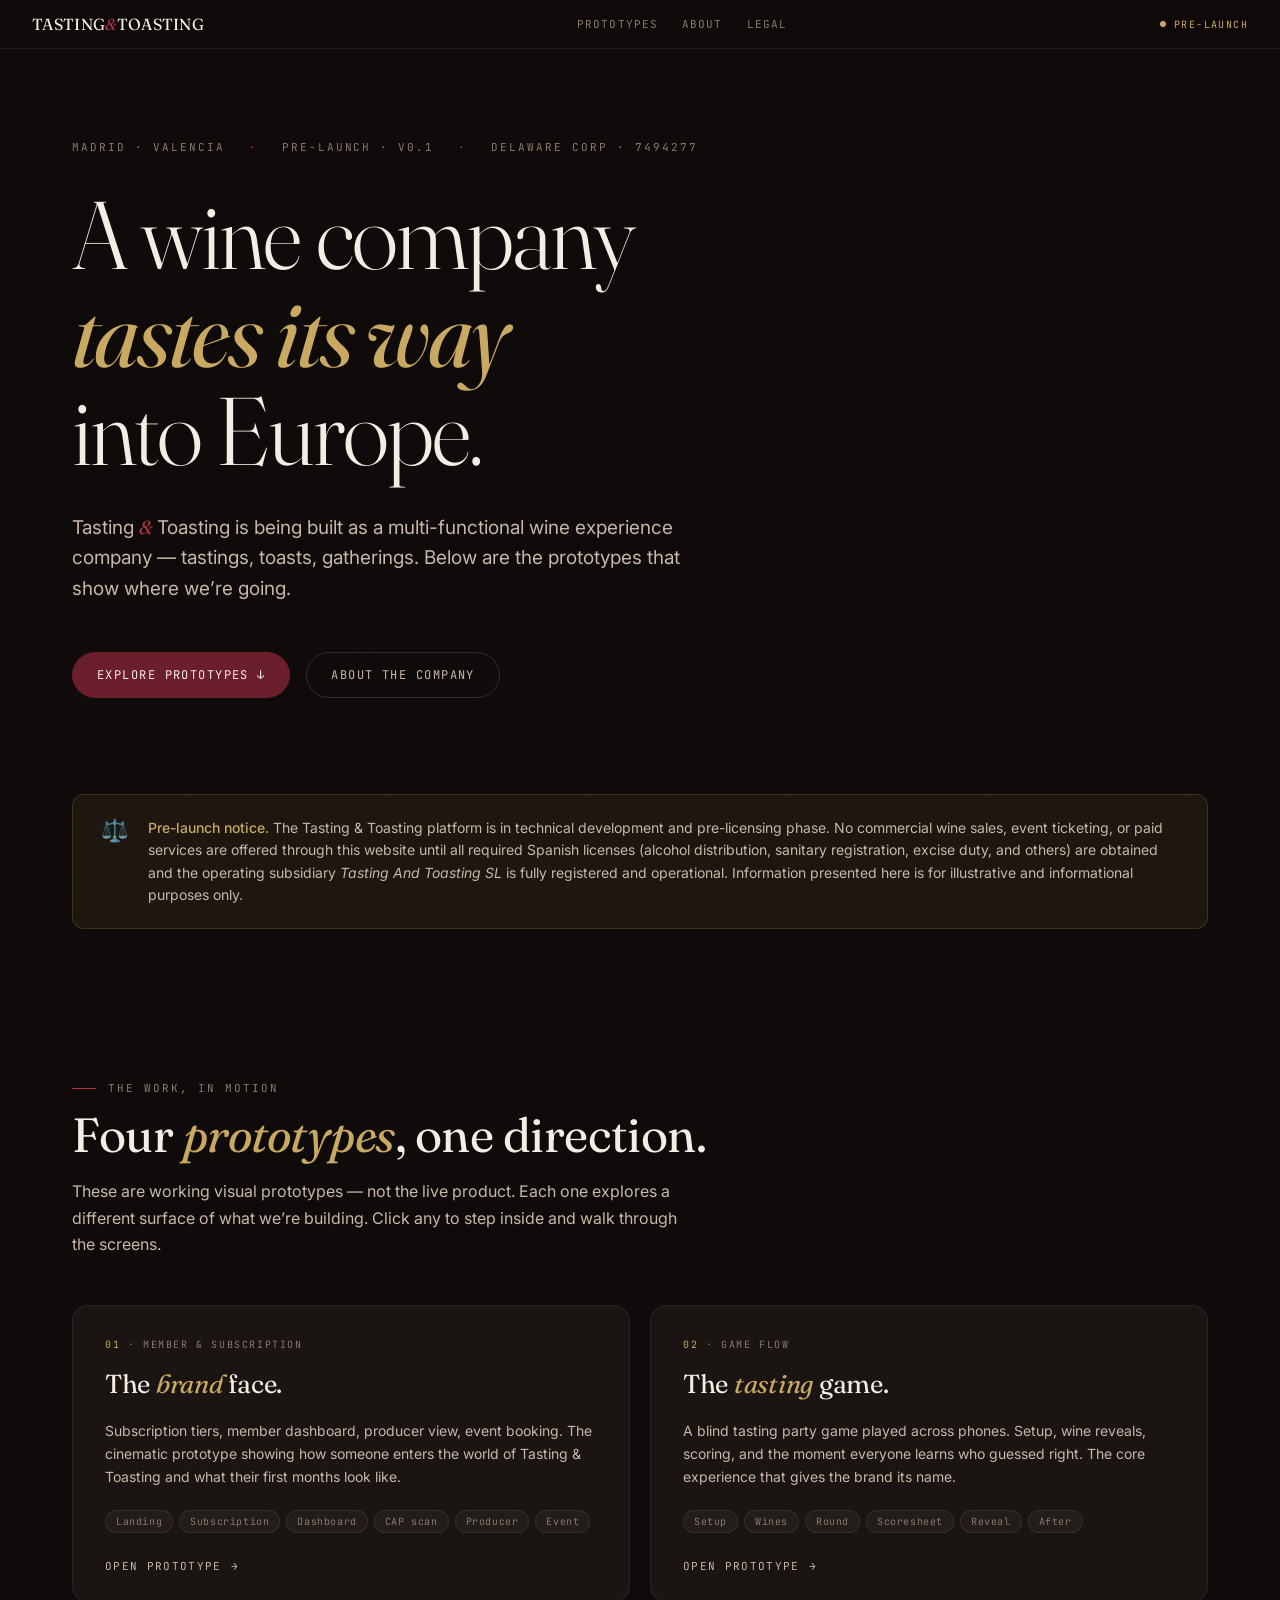
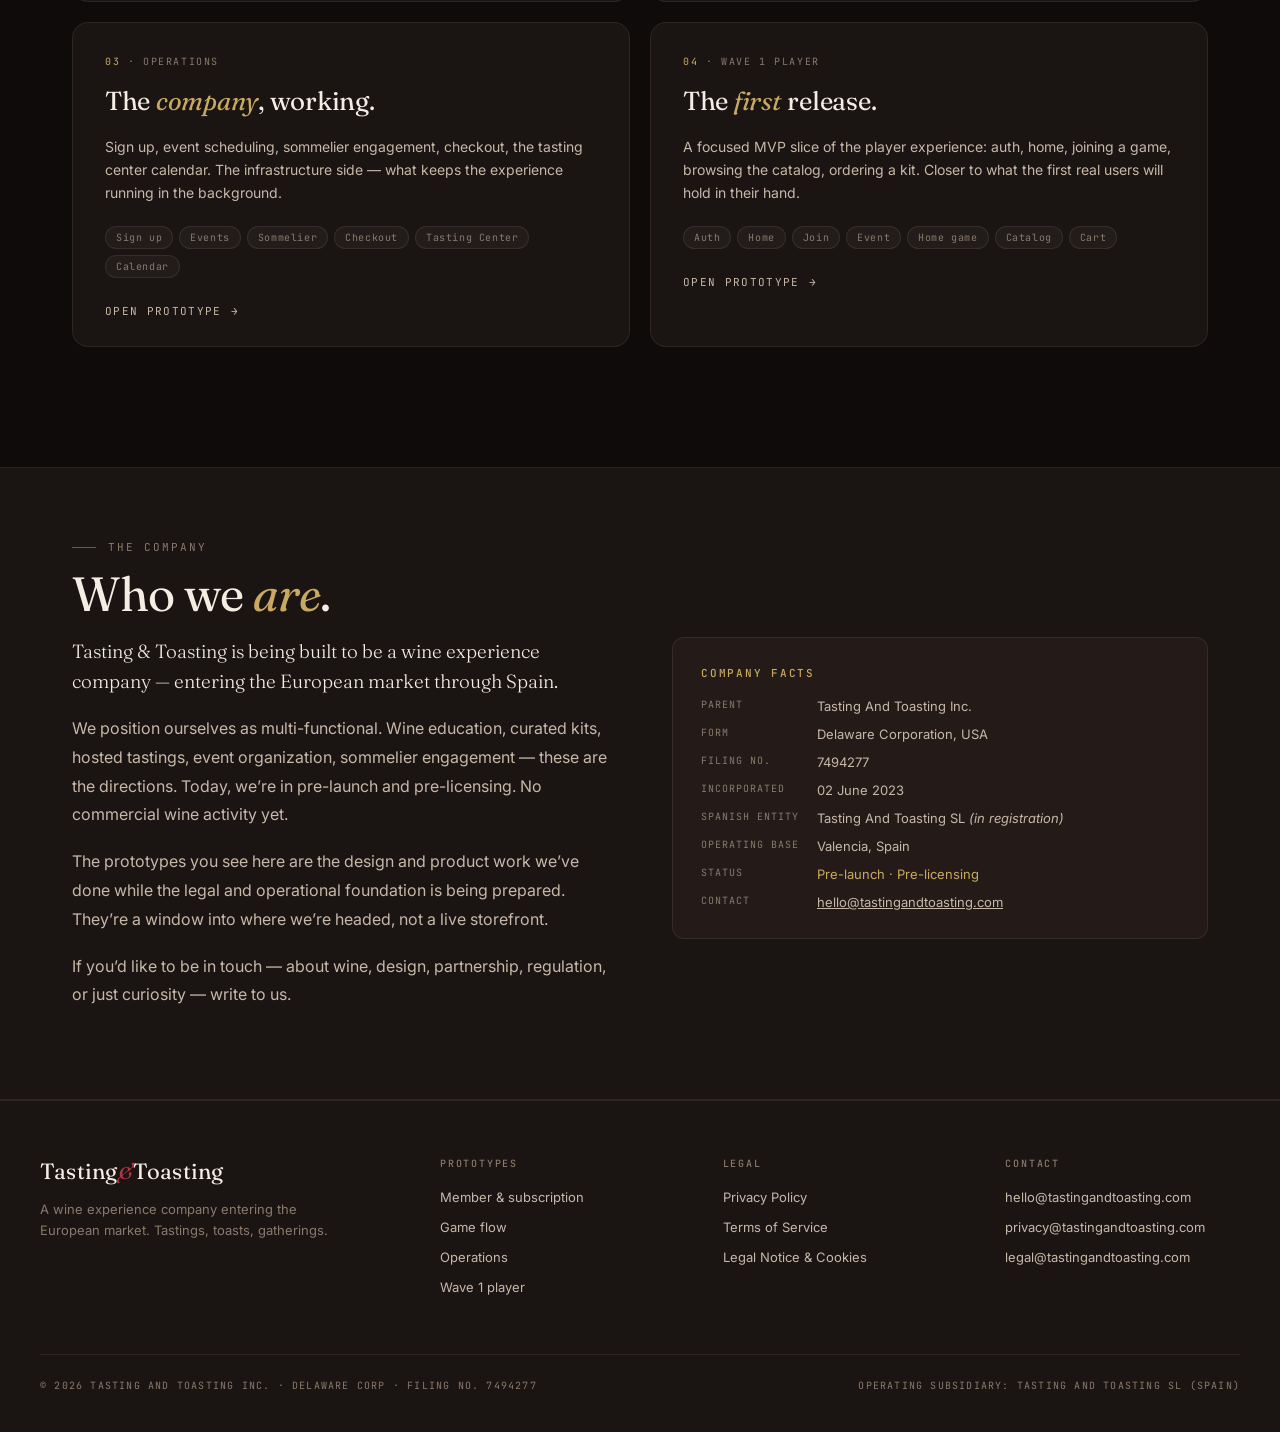
==== index.html @ ac2598db "Add files via upload" ====
<!DOCTYPE html>
<html lang="en">
<head>
<meta charset="UTF-8">
<meta name="viewport" content="width=device-width, initial-scale=1.0">
<title>Tasting & Toasting — Wine experiences in Spain</title>
<meta name="description" content="Tasting & Toasting is a wine experience company entering the European market — tastings, toasts, gatherings. Currently in pre-launch.">
<link rel="preconnect" href="https://fonts.googleapis.com">
<link rel="preconnect" href="https://fonts.gstatic.com" crossorigin>
<link href="https://fonts.googleapis.com/css2?family=Fraunces:opsz,wght@9..144,300;9..144,400;9..144,500;9..144,600;9..144,700&family=JetBrains+Mono:wght@300;400;500&family=Inter:wght@300;400;500;600&display=swap" rel="stylesheet">
<style>
:root {
  --bg: #0F0B0A;
  --bg-2: #1A1413;
  --bg-3: #241B19;
  --ink: #F4EDE4;
  --ink-2: #C7B8A8;
  --ink-3: #8A7A6B;
  --wine: #6B1E2C;
  --wine-2: #8B2838;
  --wine-bright: #B83246;
  --gold: #C9A961;
  --gold-bright: #E8C77A;
  --green: #4A6B3D;
  --line: rgba(244,237,228,0.08);
  --line-2: rgba(244,237,228,0.15);
}

* { margin: 0; padding: 0; box-sizing: border-box; }
html, body { background: var(--bg); color: var(--ink); font-family: 'Inter', sans-serif; -webkit-font-smoothing: antialiased; }
body { overflow-x: hidden; min-height: 100vh; }
a { color: inherit; text-decoration: none; }
.serif { font-family: 'Fraunces', serif; }
.mono { font-family: 'JetBrains Mono', monospace; }

/* Subtle grain overlay across the whole page */
.page-grain {
  position: fixed; inset: 0; pointer-events: none; z-index: 1;
  background-image: url("data:image/svg+xml;utf8,<svg xmlns='http://www.w3.org/2000/svg' width='200' height='200'><filter id='n'><feTurbulence baseFrequency='0.85' numOctaves='2' /></filter><rect width='200' height='200' filter='url(%23n)' opacity='0.4'/></svg>");
  opacity: 0.04;
  mix-blend-mode: overlay;
}

/* Top bar */
.topbar {
  position: fixed;
  top: 0; left: 0; right: 0;
  background: rgba(15,11,10,0.85);
  backdrop-filter: blur(20px);
  -webkit-backdrop-filter: blur(20px);
  border-bottom: 1px solid var(--line);
  z-index: 100;
  padding: 14px 32px;
  display: flex;
  align-items: center;
  justify-content: space-between;
  gap: 24px;
}
.topbar-brand {
  font-family: 'Fraunces', serif;
  font-size: 16px;
  letter-spacing: 0.02em;
}
.topbar-brand .amp { color: var(--wine-bright); font-style: italic; font-weight: 400; }
.topbar-links { display: flex; gap: 24px; align-items: center; }
.topbar-links a {
  font-family: 'JetBrains Mono', monospace;
  font-size: 11px;
  letter-spacing: 0.1em;
  text-transform: uppercase;
  color: var(--ink-3);
  transition: color 0.2s ease;
}
.topbar-links a:hover { color: var(--ink); }
.topbar-status {
  display: flex; align-items: center; gap: 8px;
  font-family: 'JetBrains Mono', monospace;
  font-size: 10px;
  text-transform: uppercase;
  letter-spacing: 0.14em;
  color: var(--gold);
}
.topbar-status::before {
  content: '';
  width: 6px; height: 6px;
  background: var(--gold);
  border-radius: 50%;
  animation: pulse 2s ease-in-out infinite;
}
@keyframes pulse {
  0%, 100% { opacity: 0.5; }
  50% { opacity: 1; }
}

/* HERO */
.hero {
  position: relative;
  padding: 140px 32px 96px;
  max-width: 1200px;
  margin: 0 auto;
  z-index: 2;
}
.hero-meta {
  font-family: 'JetBrains Mono', monospace;
  font-size: 11px;
  text-transform: uppercase;
  letter-spacing: 0.18em;
  color: var(--ink-3);
  margin-bottom: 32px;
  display: flex;
  gap: 24px;
  flex-wrap: wrap;
}
.hero-meta .dot { color: var(--wine-bright); }
.hero-headline {
  font-family: 'Fraunces', serif;
  font-weight: 300;
  font-size: clamp(48px, 8vw, 96px);
  line-height: 1.02;
  letter-spacing: -0.02em;
  margin-bottom: 32px;
  max-width: 1000px;
}
.hero-headline .em {
  font-style: italic;
  font-weight: 400;
  color: var(--gold);
}
.hero-headline .amp {
  color: var(--wine-bright);
  font-style: italic;
  font-weight: 400;
}
.hero-sub {
  font-family: 'Inter', sans-serif;
  font-size: clamp(16px, 1.5vw, 19px);
  line-height: 1.6;
  color: var(--ink-2);
  max-width: 640px;
  margin-bottom: 48px;
}
.hero-actions {
  display: flex;
  gap: 16px;
  flex-wrap: wrap;
}
.hero-btn {
  display: inline-flex;
  align-items: center;
  gap: 8px;
  padding: 14px 24px;
  font-family: 'JetBrains Mono', monospace;
  font-size: 12px;
  text-transform: uppercase;
  letter-spacing: 0.12em;
  border-radius: 999px;
  transition: all 0.25s ease;
  cursor: pointer;
  border: 1px solid;
}
.hero-btn-primary {
  background: var(--wine);
  color: var(--ink);
  border-color: var(--wine);
}
.hero-btn-primary:hover {
  background: var(--wine-bright);
  border-color: var(--wine-bright);
  transform: translateY(-1px);
}
.hero-btn-ghost {
  background: transparent;
  color: var(--ink-2);
  border-color: var(--line-2);
}
.hero-btn-ghost:hover {
  color: var(--ink);
  border-color: var(--ink-3);
}

/* Pre-launch banner */
.banner {
  max-width: 1200px;
  margin: 0 auto 80px;
  padding: 0 32px;
  position: relative;
  z-index: 2;
}
.banner-inner {
  background: rgba(201, 169, 97, 0.08);
  border: 1px solid rgba(201, 169, 97, 0.2);
  border-radius: 12px;
  padding: 22px 28px;
  display: flex;
  gap: 20px;
  align-items: flex-start;
}
.banner-icon {
  font-size: 22px;
  flex-shrink: 0;
}
.banner-text { color: var(--ink-2); font-size: 14px; line-height: 1.6; }
.banner-text strong { color: var(--gold); font-weight: 500; }

/* PROTOTYPES SECTION */
.section {
  max-width: 1200px;
  margin: 0 auto;
  padding: 72px 32px;
  position: relative;
  z-index: 2;
}
.section-label {
  font-family: 'JetBrains Mono', monospace;
  font-size: 11px;
  text-transform: uppercase;
  letter-spacing: 0.18em;
  color: var(--ink-3);
  margin-bottom: 14px;
  display: flex;
  align-items: center;
  gap: 12px;
}
.section-label::before {
  content: '';
  width: 24px;
  height: 1px;
  background: var(--wine-bright);
}
.section-title {
  font-family: 'Fraunces', serif;
  font-weight: 400;
  font-size: clamp(32px, 4.5vw, 48px);
  line-height: 1.1;
  letter-spacing: -0.01em;
  margin-bottom: 16px;
}
.section-title .em { font-style: italic; color: var(--gold); }
.section-intro {
  font-size: 16px;
  line-height: 1.65;
  color: var(--ink-2);
  max-width: 620px;
  margin-bottom: 48px;
}

/* Prototype cards */
.proto-grid {
  display: grid;
  grid-template-columns: repeat(2, 1fr);
  gap: 20px;
}
.proto-card {
  background: var(--bg-2);
  border: 1px solid var(--line);
  border-radius: 16px;
  padding: 32px 32px 28px;
  display: flex;
  flex-direction: column;
  gap: 18px;
  transition: all 0.25s ease;
  position: relative;
  overflow: hidden;
  cursor: pointer;
}
.proto-card::before {
  content: '';
  position: absolute;
  top: 0; left: 0; right: 0;
  height: 2px;
  background: linear-gradient(90deg, transparent, var(--wine-bright), transparent);
  opacity: 0;
  transition: opacity 0.25s ease;
}
.proto-card:hover {
  border-color: var(--line-2);
  background: var(--bg-3);
  transform: translateY(-2px);
}
.proto-card:hover::before { opacity: 1; }

.proto-card-meta {
  font-family: 'JetBrains Mono', monospace;
  font-size: 10px;
  text-transform: uppercase;
  letter-spacing: 0.16em;
  color: var(--ink-3);
}
.proto-card-meta .num { color: var(--gold); }
.proto-card h3 {
  font-family: 'Fraunces', serif;
  font-weight: 400;
  font-size: 26px;
  line-height: 1.2;
  letter-spacing: -0.01em;
  color: var(--ink);
}
.proto-card h3 .em { font-style: italic; color: var(--gold); }
.proto-card p {
  font-size: 14px;
  line-height: 1.65;
  color: var(--ink-2);
}
.proto-card-screens {
  display: flex;
  flex-wrap: wrap;
  gap: 6px;
  margin-top: 4px;
}
.proto-card-screens .chip {
  font-family: 'JetBrains Mono', monospace;
  font-size: 10px;
  letter-spacing: 0.06em;
  padding: 4px 10px;
  background: rgba(244,237,228,0.04);
  border: 1px solid var(--line);
  border-radius: 999px;
  color: var(--ink-3);
}
.proto-card-cta {
  display: flex;
  align-items: center;
  gap: 10px;
  margin-top: 8px;
  font-family: 'JetBrains Mono', monospace;
  font-size: 11px;
  text-transform: uppercase;
  letter-spacing: 0.12em;
  color: var(--ink-2);
  transition: color 0.25s ease, gap 0.25s ease;
}
.proto-card:hover .proto-card-cta {
  color: var(--gold);
  gap: 14px;
}

/* About section */
.about {
  background: var(--bg-2);
  border-top: 1px solid var(--line);
  border-bottom: 1px solid var(--line);
  margin-top: 48px;
}
.about-grid {
  display: grid;
  grid-template-columns: 1fr 1fr;
  gap: 64px;
  align-items: start;
}
.about-text p {
  font-size: 16px;
  line-height: 1.8;
  color: var(--ink-2);
  margin-bottom: 18px;
}
.about-text p:first-of-type {
  font-size: 19px;
  color: var(--ink);
  font-family: 'Fraunces', serif;
  font-weight: 300;
  line-height: 1.55;
}
.about-card {
  background: var(--bg-3);
  border: 1px solid var(--line);
  border-radius: 12px;
  padding: 28px;
}
.about-card h4 {
  font-family: 'JetBrains Mono', monospace;
  font-size: 11px;
  font-weight: 500;
  text-transform: uppercase;
  letter-spacing: 0.16em;
  color: var(--gold);
  margin-bottom: 18px;
}
.about-card dl {
  display: grid;
  grid-template-columns: max-content 1fr;
  gap: 12px 18px;
  font-size: 13px;
}
.about-card dt {
  font-family: 'JetBrains Mono', monospace;
  text-transform: uppercase;
  font-size: 10px;
  letter-spacing: 0.1em;
  color: var(--ink-3);
}
.about-card dd { color: var(--ink-2); }

/* Footer (same as injected into prototypes — kept inline for index since no inject) */
.tt-footer {
  background: var(--bg-2);
  border-top: 1px solid var(--line);
  padding: 56px 32px 40px;
  margin-top: 0;
  font-family: 'Inter', sans-serif;
  color: var(--ink-3);
  position: relative;
  z-index: 2;
}
.tt-footer-inner {
  max-width: 1200px;
  margin: 0 auto;
  display: grid;
  grid-template-columns: 1.5fr 1fr 1fr 1fr;
  gap: 48px;
}
.tt-footer-brand {
  font-family: 'Fraunces', serif;
  font-size: 22px;
  color: var(--ink);
  margin-bottom: 14px;
  letter-spacing: 0.01em;
}
.tt-footer-brand .amp { color: var(--wine-bright); font-style: italic; font-weight: 400; }
.tt-footer-tagline { font-size: 13px; line-height: 1.6; color: var(--ink-3); max-width: 320px; }
.tt-footer-col h4 {
  font-family: 'JetBrains Mono', monospace;
  font-size: 10px;
  font-weight: 500;
  text-transform: uppercase;
  letter-spacing: 0.18em;
  color: var(--ink-3);
  margin-bottom: 16px;
}
.tt-footer-col ul { list-style: none; }
.tt-footer-col li { margin-bottom: 10px; }
.tt-footer-col a {
  color: var(--ink-2);
  font-size: 13px;
  transition: color 0.2s ease;
}
.tt-footer-col a:hover { color: var(--gold); }
.tt-footer-bottom {
  max-width: 1200px;
  margin: 48px auto 0;
  padding-top: 24px;
  border-top: 1px solid var(--line);
  display: flex;
  justify-content: space-between;
  flex-wrap: wrap;
  gap: 16px;
  font-family: 'JetBrains Mono', monospace;
  font-size: 10px;
  text-transform: uppercase;
  letter-spacing: 0.12em;
  color: var(--ink-3);
}

/* Responsive */
@media (max-width: 900px) {
  .topbar { padding: 12px 20px; }
  .topbar-links { display: none; }
  .hero { padding: 120px 20px 64px; }
  .banner { padding: 0 20px; margin-bottom: 56px; }
  .section { padding: 56px 20px; }
  .proto-grid { grid-template-columns: 1fr; }
  .about-grid { grid-template-columns: 1fr; gap: 32px; }
  .tt-footer-inner { grid-template-columns: 1fr 1fr; }
  .tt-footer-bottom { flex-direction: column; }
}
@media (max-width: 600px) {
  .tt-footer-inner { grid-template-columns: 1fr; gap: 32px; }
  .tt-footer { padding: 40px 20px 32px; }
}
</style>
</head>
<body>
<div class="page-grain"></div>

<header class="topbar">
  <div class="topbar-brand">TASTING<span class="amp">&</span>TOASTING</div>
  <div class="topbar-links">
    <a href="#prototypes">Prototypes</a>
    <a href="#about">About</a>
    <a href="legal.html">Legal</a>
  </div>
  <div class="topbar-status">Pre-launch</div>
</header>

<section class="hero">
  <div class="hero-meta">
    <span>Madrid · Valencia</span>
    <span class="dot">·</span>
    <span>Pre-launch · v0.1</span>
    <span class="dot">·</span>
    <span>Delaware Corp · 7494277</span>
  </div>
  <h1 class="hero-headline">
    A wine company<br>
    <span class="em">tastes its way</span><br>
    into Europe.
  </h1>
  <p class="hero-sub">
    Tasting <span class="serif" style="font-style:italic; color: var(--wine-bright);">&amp;</span> Toasting is being built as a multi-functional wine experience company — tastings, toasts, gatherings. Below are the prototypes that show where we&rsquo;re going.
  </p>
  <div class="hero-actions">
    <a href="#prototypes" class="hero-btn hero-btn-primary">Explore prototypes <span>↓</span></a>
    <a href="#about" class="hero-btn hero-btn-ghost">About the company</a>
  </div>
</section>

<div class="banner">
  <div class="banner-inner">
    <div class="banner-icon">⚖️</div>
    <div class="banner-text">
      <strong>Pre-launch notice.</strong> The Tasting &amp; Toasting platform is in technical development and pre-licensing phase. No commercial wine sales, event ticketing, or paid services are offered through this website until all required Spanish licenses (alcohol distribution, sanitary registration, excise duty, and others) are obtained and the operating subsidiary <em>Tasting And Toasting SL</em> is fully registered and operational. Information presented here is for illustrative and informational purposes only.
    </div>
  </div>
</div>

<section class="section" id="prototypes">
  <div class="section-label">The work, in motion</div>
  <h2 class="section-title">Four <span class="em">prototypes</span>, one direction.</h2>
  <p class="section-intro">
    These are working visual prototypes — not the live product. Each one explores a different surface of what we&rsquo;re building. Click any to step inside and walk through the screens.
  </p>

  <div class="proto-grid">

    <a class="proto-card" href="prototype.html">
      <div class="proto-card-meta"><span class="num">01</span> · Member &amp; subscription</div>
      <h3>The <span class="em">brand</span> face.</h3>
      <p>Subscription tiers, member dashboard, producer view, event booking. The cinematic prototype showing how someone enters the world of Tasting &amp; Toasting and what their first months look like.</p>
      <div class="proto-card-screens">
        <span class="chip">Landing</span>
        <span class="chip">Subscription</span>
        <span class="chip">Dashboard</span>
        <span class="chip">CAP scan</span>
        <span class="chip">Producer</span>
        <span class="chip">Event</span>
      </div>
      <div class="proto-card-cta">Open prototype <span>→</span></div>
    </a>

    <a class="proto-card" href="game-flow.html">
      <div class="proto-card-meta"><span class="num">02</span> · Game flow</div>
      <h3>The <span class="em">tasting</span> game.</h3>
      <p>A blind tasting party game played across phones. Setup, wine reveals, scoring, and the moment everyone learns who guessed right. The core experience that gives the brand its name.</p>
      <div class="proto-card-screens">
        <span class="chip">Setup</span>
        <span class="chip">Wines</span>
        <span class="chip">Round</span>
        <span class="chip">Scoresheet</span>
        <span class="chip">Reveal</span>
        <span class="chip">After</span>
      </div>
      <div class="proto-card-cta">Open prototype <span>→</span></div>
    </a>

    <a class="proto-card" href="operations.html">
      <div class="proto-card-meta"><span class="num">03</span> · Operations</div>
      <h3>The <span class="em">company</span>, working.</h3>
      <p>Sign up, event scheduling, sommelier engagement, checkout, the tasting center calendar. The infrastructure side — what keeps the experience running in the background.</p>
      <div class="proto-card-screens">
        <span class="chip">Sign up</span>
        <span class="chip">Events</span>
        <span class="chip">Sommelier</span>
        <span class="chip">Checkout</span>
        <span class="chip">Tasting Center</span>
        <span class="chip">Calendar</span>
      </div>
      <div class="proto-card-cta">Open prototype <span>→</span></div>
    </a>

    <a class="proto-card" href="wave1.html">
      <div class="proto-card-meta"><span class="num">04</span> · Wave 1 player</div>
      <h3>The <span class="em">first</span> release.</h3>
      <p>A focused MVP slice of the player experience: auth, home, joining a game, browsing the catalog, ordering a kit. Closer to what the first real users will hold in their hand.</p>
      <div class="proto-card-screens">
        <span class="chip">Auth</span>
        <span class="chip">Home</span>
        <span class="chip">Join</span>
        <span class="chip">Event</span>
        <span class="chip">Home game</span>
        <span class="chip">Catalog</span>
        <span class="chip">Cart</span>
      </div>
      <div class="proto-card-cta">Open prototype <span>→</span></div>
    </a>

  </div>
</section>

<section class="about" id="about">
  <div class="section">
    <div class="section-label">The company</div>
    <h2 class="section-title">Who we <span class="em">are</span>.</h2>
    <div class="about-grid">
      <div class="about-text">
        <p>Tasting &amp; Toasting is being built to be a wine experience company — entering the European market through Spain.</p>
        <p>We position ourselves as multi-functional. Wine education, curated kits, hosted tastings, event organization, sommelier engagement — these are the directions. Today, we&rsquo;re in pre-launch and pre-licensing. No commercial wine activity yet.</p>
        <p>The prototypes you see here are the design and product work we&rsquo;ve done while the legal and operational foundation is being prepared. They&rsquo;re a window into where we&rsquo;re headed, not a live storefront.</p>
        <p>If you&rsquo;d like to be in touch — about wine, design, partnership, regulation, or just curiosity — write to us.</p>
      </div>
      <div class="about-card">
        <h4>Company facts</h4>
        <dl>
          <dt>Parent</dt>
          <dd>Tasting And Toasting Inc.</dd>
          <dt>Form</dt>
          <dd>Delaware Corporation, USA</dd>
          <dt>Filing No.</dt>
          <dd>7494277</dd>
          <dt>Incorporated</dt>
          <dd>02 June 2023</dd>
          <dt>Spanish entity</dt>
          <dd>Tasting And Toasting SL <em>(in registration)</em></dd>
          <dt>Operating base</dt>
          <dd>Valencia, Spain</dd>
          <dt>Status</dt>
          <dd style="color: var(--gold);">Pre-launch · Pre-licensing</dd>
          <dt>Contact</dt>
          <dd><a href="mailto:hello@tastingandtoasting.com" style="color: var(--ink-2); text-decoration: underline;">hello@tastingandtoasting.com</a></dd>
        </dl>
      </div>
    </div>
  </div>
</section>

<footer class="tt-footer">
  <div class="tt-footer-inner">
    <div class="tt-footer-col">
      <div class="tt-footer-brand">Tasting<span class="amp">&</span>Toasting</div>
      <p class="tt-footer-tagline">A wine experience company entering the European market. Tastings, toasts, gatherings.</p>
    </div>
    <div class="tt-footer-col">
      <h4>Prototypes</h4>
      <ul>
        <li><a href="prototype.html">Member &amp; subscription</a></li>
        <li><a href="game-flow.html">Game flow</a></li>
        <li><a href="operations.html">Operations</a></li>
        <li><a href="wave1.html">Wave 1 player</a></li>
      </ul>
    </div>
    <div class="tt-footer-col">
      <h4>Legal</h4>
      <ul>
        <li><a href="privacy.html">Privacy Policy</a></li>
        <li><a href="terms.html">Terms of Service</a></li>
        <li><a href="legal.html">Legal Notice &amp; Cookies</a></li>
      </ul>
    </div>
    <div class="tt-footer-col">
      <h4>Contact</h4>
      <ul>
        <li><a href="mailto:hello@tastingandtoasting.com">hello@tastingandtoasting.com</a></li>
        <li><a href="mailto:privacy@tastingandtoasting.com">privacy@tastingandtoasting.com</a></li>
        <li><a href="mailto:legal@tastingandtoasting.com">legal@tastingandtoasting.com</a></li>
      </ul>
    </div>
  </div>
  <div class="tt-footer-bottom">
    <span>© 2026 Tasting And Toasting Inc. · Delaware Corp · Filing No. 7494277</span>
    <div class="legal-jurisdictions">
      <span>Operating subsidiary: Tasting And Toasting SL (Spain)</span>
    </div>
  </div>
</footer>

<script>
  // Smooth scroll for in-page anchors
  document.querySelectorAll('a[href^="#"]').forEach(a => {
    a.addEventListener('click', e => {
      const id = a.getAttribute('href').slice(1);
      const target = document.getElementById(id);
      if (target) {
        e.preventDefault();
        target.scrollIntoView({ behavior: 'smooth', block: 'start' });
      }
    });
  });
</script>
</body>
</html>
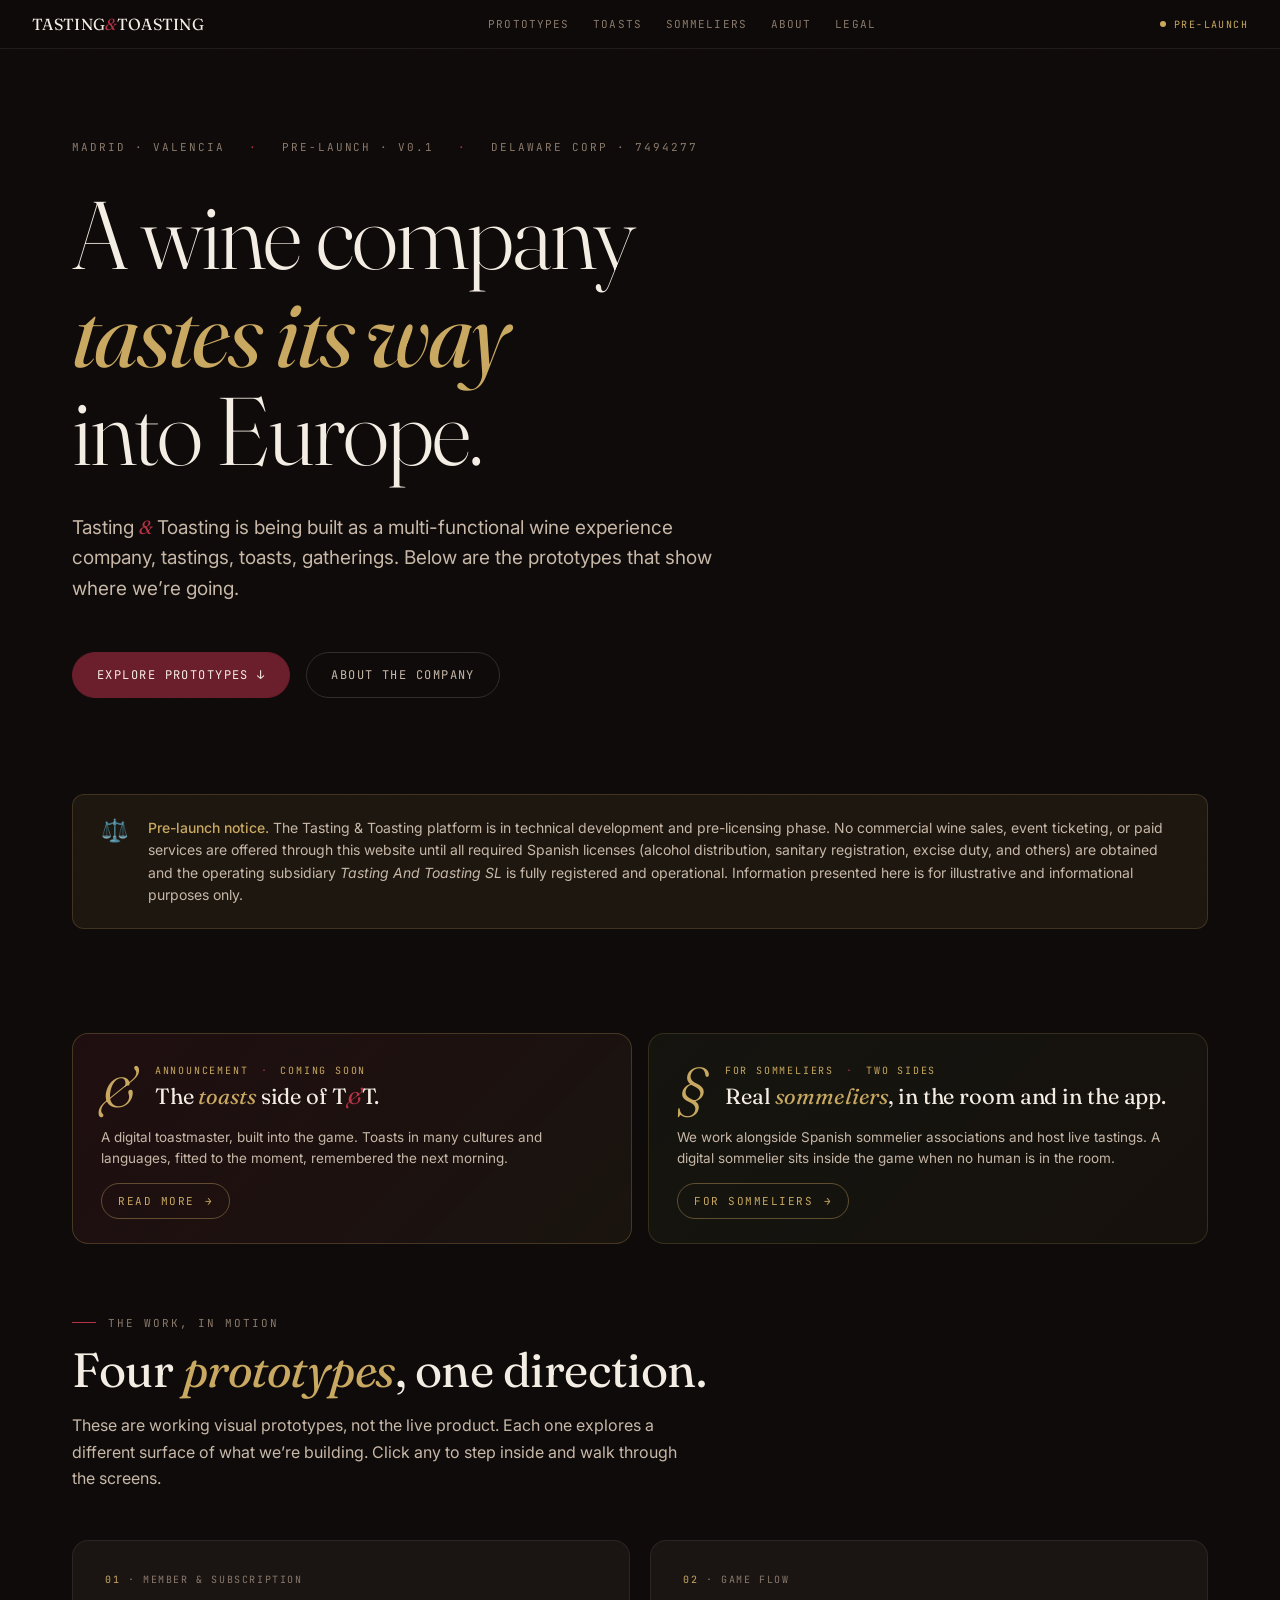
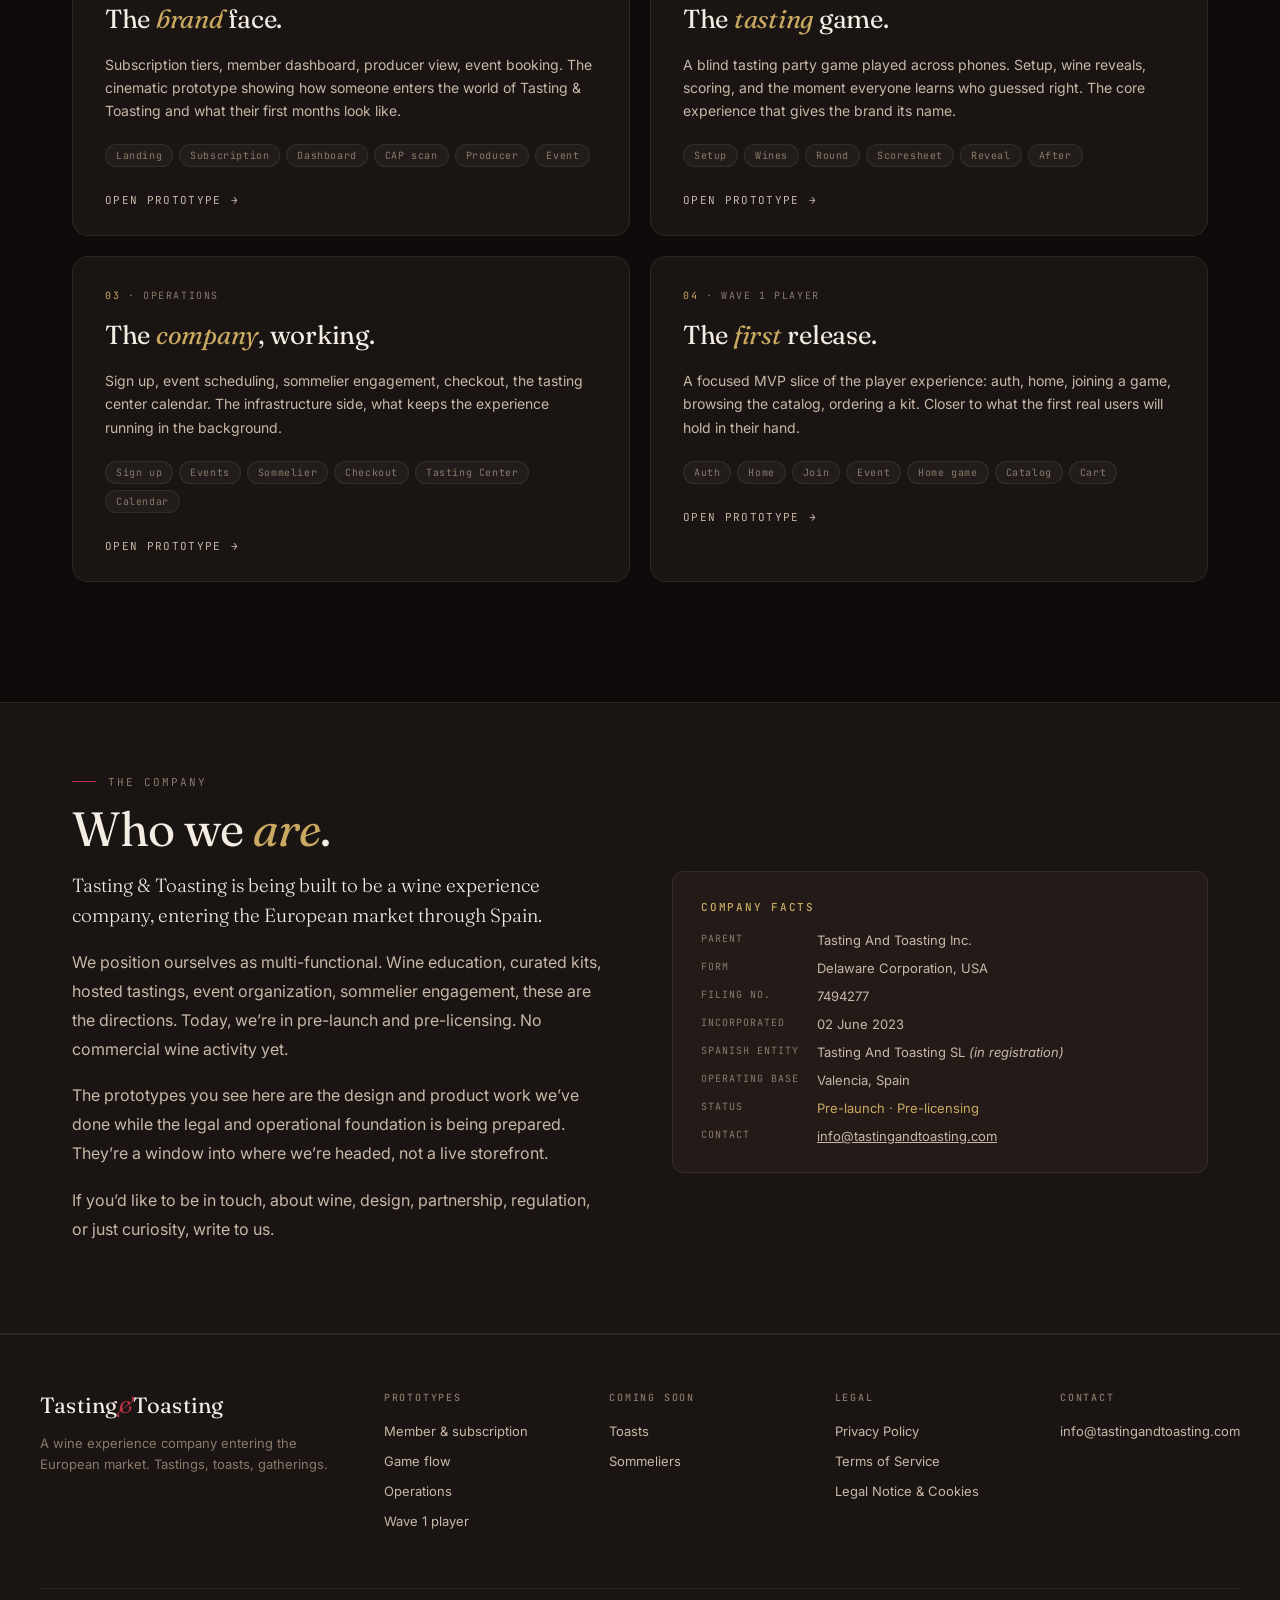
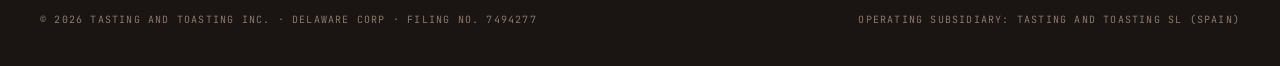
==== commit 9065d40f: "Add files via upload" ====
--- a/index.html
+++ b/index.html
@@ -3,8 +3,8 @@
 <head>
 <meta charset="UTF-8">
 <meta name="viewport" content="width=device-width, initial-scale=1.0">
-<title>Tasting & Toasting — Wine experiences in Spain</title>
-<meta name="description" content="Tasting & Toasting is a wine experience company entering the European market — tastings, toasts, gatherings. Currently in pre-launch.">
+<title>Tasting & Toasting, Wine experiences in Spain</title>
+<meta name="description" content="Tasting & Toasting is a wine experience company entering the European market, tastings, toasts, gatherings. Currently in pre-launch.">
 <link rel="preconnect" href="https://fonts.googleapis.com">
 <link rel="preconnect" href="https://fonts.gstatic.com" crossorigin>
 <link href="https://fonts.googleapis.com/css2?family=Fraunces:opsz,wght@9..144,300;9..144,400;9..144,500;9..144,600;9..144,700&family=JetBrains+Mono:wght@300;400;500&family=Inter:wght@300;400;500;600&display=swap" rel="stylesheet">
@@ -390,7 +390,7 @@
 }
 .about-card dd { color: var(--ink-2); }
 
-/* Footer (same as injected into prototypes — kept inline for index since no inject) */
+/* Footer (same as injected into prototypes, kept inline for index since no inject) */
 .tt-footer {
   background: var(--bg-2);
   border-top: 1px solid var(--line);
@@ -405,7 +405,7 @@
   max-width: 1200px;
   margin: 0 auto;
   display: grid;
-  grid-template-columns: 1.5fr 1fr 1fr 1fr;
+  grid-template-columns: 1.5fr 0.9fr 0.9fr 0.9fr 0.9fr;
   gap: 48px;
 }
 .tt-footer-brand {
@@ -466,6 +466,129 @@
   .tt-footer-inner { grid-template-columns: 1fr; gap: 32px; }
   .tt-footer { padding: 40px 20px 32px; }
 }
+/* Announcement insert (toasts + sommeliers, two-up) */
+.announcements {
+  max-width: 1200px;
+  margin: 0 auto;
+  padding: 24px 32px 0;
+  position: relative;
+  z-index: 2;
+  display: grid;
+  grid-template-columns: 1fr 1fr;
+  gap: 16px;
+}
+.announcement-card {
+  position: relative;
+  display: flex;
+  flex-direction: column;
+  gap: 14px;
+  padding: 28px 28px 24px;
+  background: linear-gradient(135deg, rgba(107, 30, 44, 0.18), rgba(201, 169, 97, 0.06));
+  border: 1px solid rgba(201, 169, 97, 0.25);
+  border-radius: 16px;
+  text-decoration: none;
+  color: var(--ink);
+  overflow: hidden;
+  transition: all 0.3s ease;
+}
+.announcement-card.alt {
+  background: linear-gradient(135deg, rgba(74, 107, 61, 0.10), rgba(201, 169, 97, 0.04));
+  border-color: rgba(201, 169, 97, 0.18);
+}
+.announcement-card::before {
+  content: '';
+  position: absolute;
+  top: 0; left: 0; right: 0;
+  height: 2px;
+  background: linear-gradient(90deg, transparent, var(--gold), transparent);
+  opacity: 0;
+  transition: opacity 0.3s ease;
+}
+.announcement-card:hover {
+  border-color: var(--gold);
+  background: linear-gradient(135deg, rgba(107, 30, 44, 0.28), rgba(201, 169, 97, 0.10));
+  transform: translateY(-2px);
+}
+.announcement-card.alt:hover {
+  background: linear-gradient(135deg, rgba(74, 107, 61, 0.16), rgba(201, 169, 97, 0.08));
+}
+.announcement-card:hover::before { opacity: 1; }
+
+.announcement-top {
+  display: grid;
+  grid-template-columns: auto 1fr;
+  gap: 20px;
+  align-items: center;
+}
+.announcement-mark {
+  font-family: 'Fraunces', serif;
+  font-style: italic;
+  font-weight: 300;
+  font-size: 56px;
+  line-height: 0.9;
+  color: var(--gold);
+  flex-shrink: 0;
+  letter-spacing: -0.02em;
+}
+.announcement-eyebrow {
+  font-family: 'JetBrains Mono', monospace;
+  font-size: 10px;
+  text-transform: uppercase;
+  letter-spacing: 0.18em;
+  color: var(--gold);
+  display: flex;
+  gap: 12px;
+  align-items: center;
+  margin-bottom: 6px;
+}
+.announcement-eyebrow .dot { color: var(--wine-bright); }
+.announcement-title {
+  font-family: 'Fraunces', serif;
+  font-weight: 400;
+  font-size: clamp(19px, 2vw, 22px);
+  line-height: 1.25;
+  letter-spacing: -0.005em;
+  color: var(--ink);
+}
+.announcement-title .em { font-style: italic; color: var(--gold); }
+.announcement-title .amp { color: var(--wine-bright); font-style: italic; font-weight: 400; }
+.announcement-sub {
+  font-size: 13.5px;
+  line-height: 1.55;
+  color: var(--ink-2);
+}
+
+.announcement-cta {
+  font-family: 'JetBrains Mono', monospace;
+  font-size: 11px;
+  text-transform: uppercase;
+  letter-spacing: 0.14em;
+  color: var(--gold);
+  display: inline-flex;
+  align-items: center;
+  gap: 10px;
+  padding: 10px 16px;
+  border: 1px solid rgba(201, 169, 97, 0.4);
+  border-radius: 999px;
+  white-space: nowrap;
+  transition: all 0.25s ease;
+  align-self: flex-start;
+  margin-top: auto;
+}
+.announcement-card:hover .announcement-cta {
+  background: var(--gold);
+  color: var(--bg);
+  border-color: var(--gold);
+  gap: 14px;
+}
+@media (max-width: 880px) {
+  .announcements { grid-template-columns: 1fr; }
+}
+@media (max-width: 600px) {
+  .announcement-top { grid-template-columns: 1fr; gap: 8px; }
+  .announcement-mark { font-size: 44px; }
+}
+
 </style>
 </head>
 <body>
@@ -475,6 +598,8 @@
   <div class="topbar-brand">TASTING<span class="amp">&</span>TOASTING</div>
   <div class="topbar-links">
     <a href="#prototypes">Prototypes</a>
+    <a href="toasts.html">Toasts</a>
+    <a href="sommeliers.html">Sommeliers</a>
     <a href="#about">About</a>
     <a href="legal.html">Legal</a>
   </div>
@@ -495,7 +620,7 @@
     into Europe.
   </h1>
   <p class="hero-sub">
-    Tasting <span class="serif" style="font-style:italic; color: var(--wine-bright);">&amp;</span> Toasting is being built as a multi-functional wine experience company — tastings, toasts, gatherings. Below are the prototypes that show where we&rsquo;re going.
+    Tasting <span class="serif" style="font-style:italic; color: var(--wine-bright);">&amp;</span> Toasting is being built as a multi-functional wine experience company, tastings, toasts, gatherings. Below are the prototypes that show where we&rsquo;re going.
   </p>
   <div class="hero-actions">
     <a href="#prototypes" class="hero-btn hero-btn-primary">Explore prototypes <span>↓</span></a>
@@ -512,11 +637,54 @@
   </div>
 </div>
 
+<!-- ANNOUNCEMENTS: Toasts + Sommeliers -->
+<aside class="announcements">
+  <a class="announcement-card" href="toasts.html">
+    <div class="announcement-top">
+      <div class="announcement-mark">&amp;</div>
+      <div>
+        <div class="announcement-eyebrow">
+          <span>Announcement</span>
+          <span class="dot">·</span>
+          <span>Coming soon</span>
+        </div>
+        <div class="announcement-title">
+          The <span class="em">toasts</span> side of T<span class="amp">&amp;</span>T.
+        </div>
+      </div>
+    </div>
+    <div class="announcement-sub">
+      A digital toastmaster, built into the game. Toasts in many cultures and languages, fitted to the moment, remembered the next morning.
+    </div>
+    <span class="announcement-cta">Read more <span>→</span></span>
+  </a>
+
+  <a class="announcement-card alt" href="sommeliers.html">
+    <div class="announcement-top">
+      <div class="announcement-mark">§</div>
+      <div>
+        <div class="announcement-eyebrow">
+          <span>For sommeliers</span>
+          <span class="dot">·</span>
+          <span>Two sides</span>
+        </div>
+        <div class="announcement-title">
+          Real <span class="em">sommeliers</span>, in the room and in the app.
+        </div>
+      </div>
+    </div>
+    <div class="announcement-sub">
+      We work alongside Spanish sommelier associations and host live tastings. A digital sommelier sits inside the game when no human is in the room.
+    </div>
+    <span class="announcement-cta">For sommeliers <span>→</span></span>
+  </a>
+</aside>
+
 <section class="section" id="prototypes">
   <div class="section-label">The work, in motion</div>
   <h2 class="section-title">Four <span class="em">prototypes</span>, one direction.</h2>
   <p class="section-intro">
-    These are working visual prototypes — not the live product. Each one explores a different surface of what we&rsquo;re building. Click any to step inside and walk through the screens.
+    These are working visual prototypes, not the live product. Each one explores a different surface of what we&rsquo;re building. Click any to step inside and walk through the screens.
   </p>
 
   <div class="proto-grid">
@@ -554,7 +722,7 @@
     <a class="proto-card" href="operations.html">
       <div class="proto-card-meta"><span class="num">03</span> · Operations</div>
       <h3>The <span class="em">company</span>, working.</h3>
-      <p>Sign up, event scheduling, sommelier engagement, checkout, the tasting center calendar. The infrastructure side — what keeps the experience running in the background.</p>
+      <p>Sign up, event scheduling, sommelier engagement, checkout, the tasting center calendar. The infrastructure side, what keeps the experience running in the background.</p>
       <div class="proto-card-screens">
         <span class="chip">Sign up</span>
         <span class="chip">Events</span>
@@ -591,10 +759,10 @@
     <h2 class="section-title">Who we <span class="em">are</span>.</h2>
     <div class="about-grid">
       <div class="about-text">
-        <p>Tasting &amp; Toasting is being built to be a wine experience company — entering the European market through Spain.</p>
-        <p>We position ourselves as multi-functional. Wine education, curated kits, hosted tastings, event organization, sommelier engagement — these are the directions. Today, we&rsquo;re in pre-launch and pre-licensing. No commercial wine activity yet.</p>
+        <p>Tasting &amp; Toasting is being built to be a wine experience company, entering the European market through Spain.</p>
+        <p>We position ourselves as multi-functional. Wine education, curated kits, hosted tastings, event organization, sommelier engagement, these are the directions. Today, we&rsquo;re in pre-launch and pre-licensing. No commercial wine activity yet.</p>
         <p>The prototypes you see here are the design and product work we&rsquo;ve done while the legal and operational foundation is being prepared. They&rsquo;re a window into where we&rsquo;re headed, not a live storefront.</p>
-        <p>If you&rsquo;d like to be in touch — about wine, design, partnership, regulation, or just curiosity — write to us.</p>
+        <p>If you&rsquo;d like to be in touch, about wine, design, partnership, regulation, or just curiosity, write to us.</p>
       </div>
       <div class="about-card">
         <h4>Company facts</h4>
@@ -614,7 +782,7 @@
           <dt>Status</dt>
           <dd style="color: var(--gold);">Pre-launch · Pre-licensing</dd>
           <dt>Contact</dt>
-          <dd><a href="mailto:hello@tastingandtoasting.com" style="color: var(--ink-2); text-decoration: underline;">hello@tastingandtoasting.com</a></dd>
+          <dd><a href="mailto:info@tastingandtoasting.com" style="color: var(--ink-2); text-decoration: underline;">info@tastingandtoasting.com</a></dd>
         </dl>
       </div>
     </div>
@@ -637,6 +805,13 @@
       </ul>
     </div>
     <div class="tt-footer-col">
+      <h4>Coming soon</h4>
+      <ul>
+        <li><a href="toasts.html">Toasts</a></li>
+        <li><a href="sommeliers.html">Sommeliers</a></li>
+      </ul>
+    </div>
+    <div class="tt-footer-col">
       <h4>Legal</h4>
       <ul>
         <li><a href="privacy.html">Privacy Policy</a></li>
@@ -647,9 +822,7 @@
     <div class="tt-footer-col">
       <h4>Contact</h4>
       <ul>
-        <li><a href="mailto:hello@tastingandtoasting.com">hello@tastingandtoasting.com</a></li>
-        <li><a href="mailto:privacy@tastingandtoasting.com">privacy@tastingandtoasting.com</a></li>
-        <li><a href="mailto:legal@tastingandtoasting.com">legal@tastingandtoasting.com</a></li>
+        <li><a href="mailto:info@tastingandtoasting.com">info@tastingandtoasting.com</a></li>
       </ul>
     </div>
   </div>
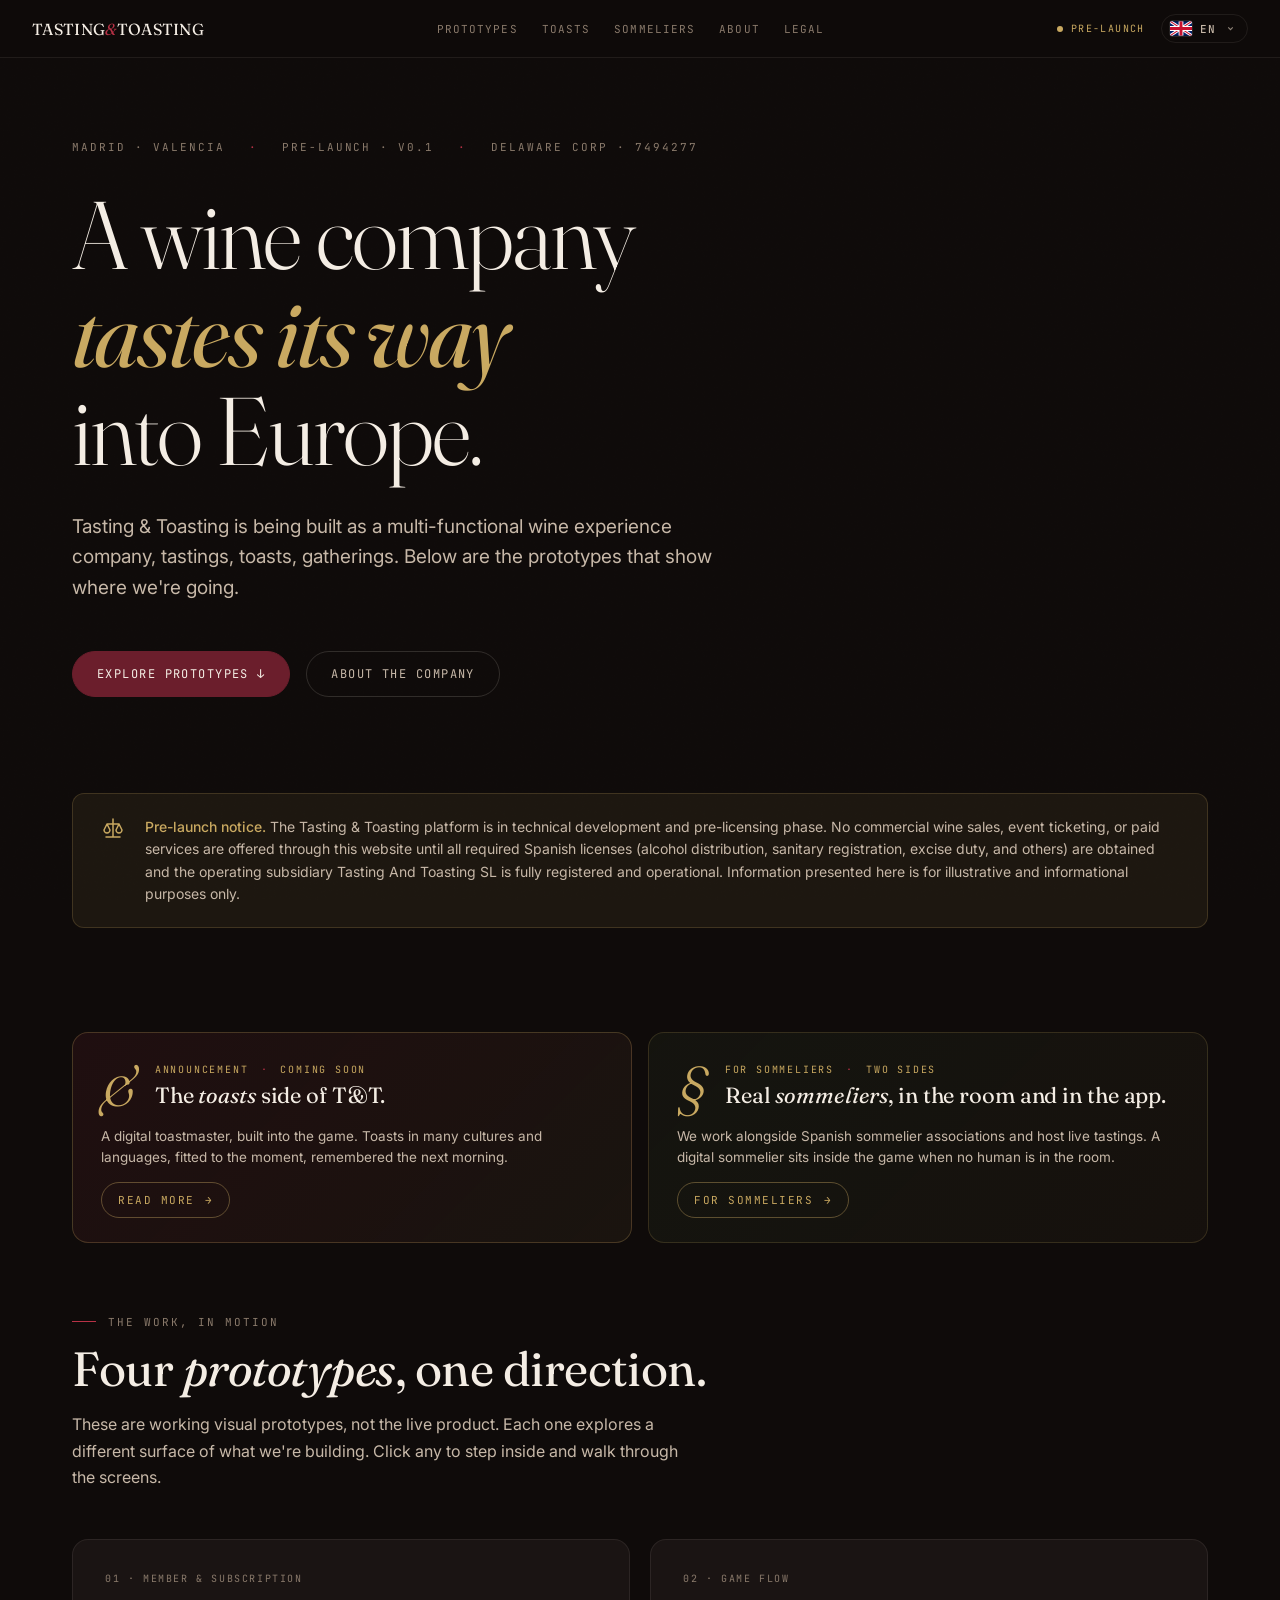
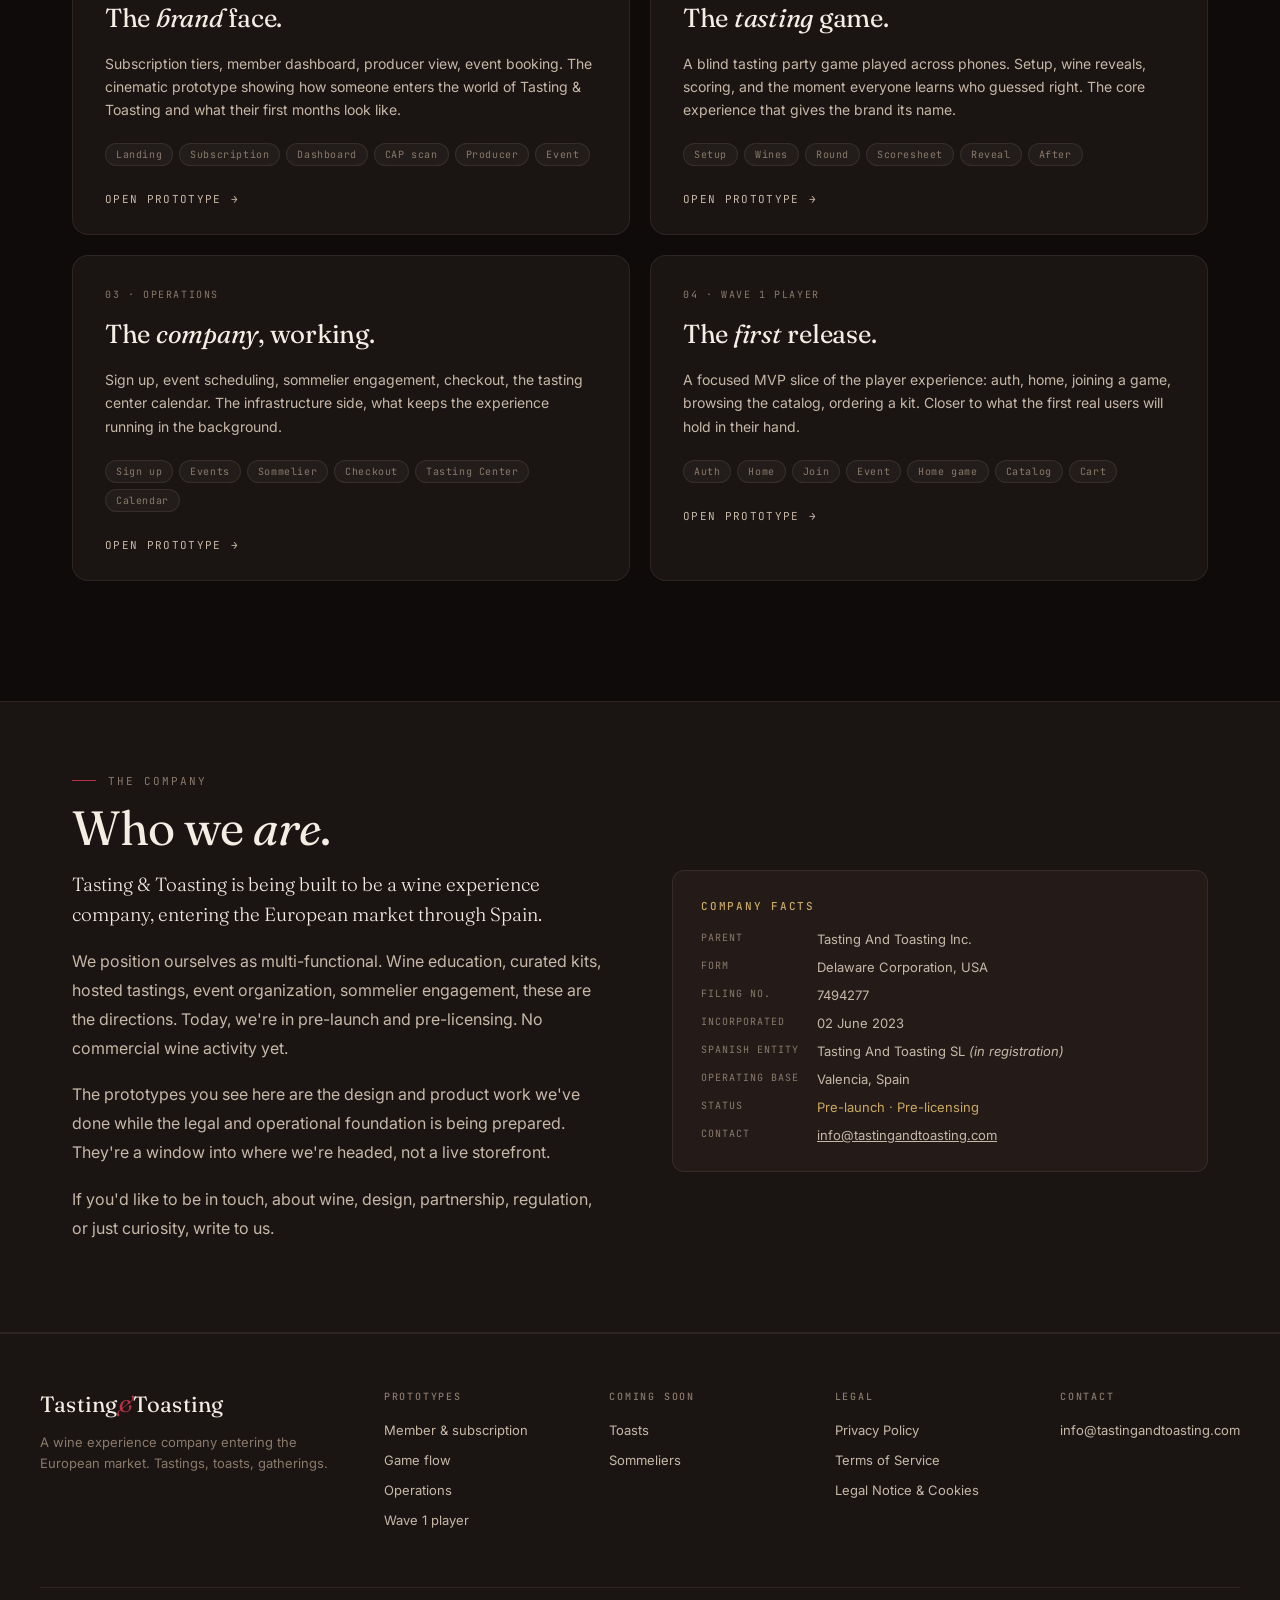
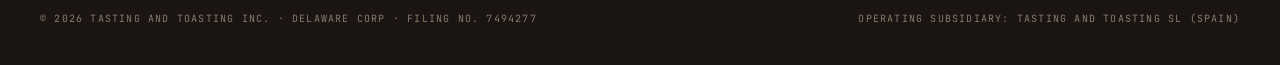
==== commit 5ecf8215: "Add files via upload" ====
--- a/index.html
+++ b/index.html
@@ -8,6 +8,7 @@
 <link rel="preconnect" href="https://fonts.googleapis.com">
 <link rel="preconnect" href="https://fonts.gstatic.com" crossorigin>
 <link href="https://fonts.googleapis.com/css2?family=Fraunces:opsz,wght@9..144,300;9..144,400;9..144,500;9..144,600;9..144,700&family=JetBrains+Mono:wght@300;400;500&family=Inter:wght@300;400;500;600&display=swap" rel="stylesheet">
+<link rel="stylesheet" href="assets/i18n.css">
 <style>
 :root {
   --bg: #0F0B0A;
@@ -87,6 +88,10 @@
   border-radius: 50%;
   animation: pulse 2s ease-in-out infinite;
 }
+.topbar-right { display: flex; align-items: center; gap: 16px; }
+@media (max-width: 640px) {
+  .topbar-right .topbar-status { display: none; }
+}
 @keyframes pulse {
   0%, 100% { opacity: 0.5; }
   50% { opacity: 1; }
@@ -196,9 +201,12 @@
   align-items: flex-start;
 }
 .banner-icon {
-  font-size: 22px;
   flex-shrink: 0;
-}
+  width: 24px;
+  height: 24px;
+  color: var(--gold);
+}
+.banner-icon svg { width: 100%; height: 100%; display: block; }
 .banner-text { color: var(--ink-2); font-size: 14px; line-height: 1.6; }
 .banner-text strong { color: var(--gold); font-weight: 500; }
 
@@ -594,45 +602,164 @@
 <body>
 <div class="page-grain"></div>
 
+<!-- Flag sprite inline (4KB, used by language switcher) -->
+<svg xmlns="http://www.w3.org/2000/svg" style="display:none;" aria-hidden="true">
+  <!-- All flags use a 3:2 aspect ratio (60x40 viewBox) for consistency. -->
+
+  <!-- ENGLISH (UK Union Jack) -->
+  <symbol id="flag-en" viewBox="0 0 60 40">
+    <rect width="60" height="40" fill="#012169"/>
+    <!-- White diagonals (St Andrew + St Patrick base) -->
+    <path d="M0,0 L60,40 M60,0 L0,40" stroke="#fff" stroke-width="8"/>
+    <!-- Red diagonals (St Patrick) -->
+    <path d="M0,0 L60,40 M60,0 L0,40" stroke="#C8102E" stroke-width="3" clip-path="url(#stp-clip)"/>
+    <!-- Big white cross (St George base) -->
+    <path d="M30,0 V40 M0,20 H60" stroke="#fff" stroke-width="13"/>
+    <!-- Big red cross (St George) -->
+    <path d="M30,0 V40 M0,20 H60" stroke="#C8102E" stroke-width="8"/>
+    <defs>
+      <clipPath id="stp-clip">
+        <polygon points="0,0 30,0 0,20"/>
+        <polygon points="60,0 30,0 60,20"/>
+        <polygon points="60,40 30,40 60,20"/>
+        <polygon points="0,40 30,40 0,20"/>
+      </clipPath>
+    </defs>
+  </symbol>
+
+  <!-- FRENCH (tricolore: bleu blanc rouge) -->
+  <symbol id="flag-fr" viewBox="0 0 60 40">
+    <rect width="20" height="40" x="0" fill="#0055A4"/>
+    <rect width="20" height="40" x="20" fill="#FFFFFF"/>
+    <rect width="20" height="40" x="40" fill="#EF4135"/>
+  </symbol>
+
+  <!-- RUSSIAN (white-blue-red horizontal) -->
+  <symbol id="flag-ru" viewBox="0 0 60 40">
+    <rect width="60" height="13.33" y="0" fill="#FFFFFF"/>
+    <rect width="60" height="13.33" y="13.33" fill="#0039A6"/>
+    <rect width="60" height="13.34" y="26.66" fill="#D52B1E"/>
+  </symbol>
+
+  <!-- SPANISH (rojo-amarillo-rojo with simplified coat placeholder) -->
+  <symbol id="flag-es" viewBox="0 0 60 40">
+    <rect width="60" height="10" y="0" fill="#AA151B"/>
+    <rect width="60" height="20" y="10" fill="#F1BF00"/>
+    <rect width="60" height="10" y="30" fill="#AA151B"/>
+    <!-- Simplified coat as small marker (placed off-center as in real flag) -->
+    <g transform="translate(18,15)">
+      <rect width="8" height="10" fill="#AD1519" opacity="0.85" rx="1"/>
+      <rect width="8" height="10" fill="none" stroke="#C7B37F" stroke-width="0.4"/>
+    </g>
+  </symbol>
+
+  <!-- UKRAINIAN (blue top, yellow bottom) -->
+  <symbol id="flag-uk" viewBox="0 0 60 40">
+    <rect width="60" height="20" y="0" fill="#0057B7"/>
+    <rect width="60" height="20" y="20" fill="#FFD700"/>
+  </symbol>
+
+  <!-- ITALIAN (verde bianco rosso) -->
+  <symbol id="flag-it" viewBox="0 0 60 40">
+    <rect width="20" height="40" x="0" fill="#009246"/>
+    <rect width="20" height="40" x="20" fill="#FFFFFF"/>
+    <rect width="20" height="40" x="40" fill="#CE2B37"/>
+  </symbol>
+
+  <!-- GERMAN (schwarz-rot-gold horizontal) -->
+  <symbol id="flag-de" viewBox="0 0 60 40">
+    <rect width="60" height="13.33" y="0" fill="#000000"/>
+    <rect width="60" height="13.33" y="13.33" fill="#DD0000"/>
+    <rect width="60" height="13.34" y="26.66" fill="#FFCE00"/>
+  </symbol>
+
+  <!-- HEBREW / Israel (white with two blue stripes and Star of David) -->
+  <symbol id="flag-he" viewBox="0 0 60 40">
+    <rect width="60" height="40" fill="#FFFFFF"/>
+    <rect width="60" height="4.5" y="5" fill="#0038B8"/>
+    <rect width="60" height="4.5" y="30.5" fill="#0038B8"/>
+    <!-- Star of David (two overlapping triangles) -->
+    <g transform="translate(30,20)" stroke="#0038B8" stroke-width="1.2" fill="none">
+      <polygon points="0,-7 6.06,3.5 -6.06,3.5"/>
+      <polygon points="0,7 6.06,-3.5 -6.06,-3.5"/>
+    </g>
+  </symbol>
+
+  <!-- PORTUGUESE (verde 2/5 + vermelho 3/5, simplified shield in middle) -->
+  <symbol id="flag-pt" viewBox="0 0 60 40">
+    <rect width="24" height="40" x="0" fill="#046A38"/>
+    <rect width="36" height="40" x="24" fill="#DA291C"/>
+    <!-- Armillary sphere placeholder (simple ring) at the join -->
+    <g transform="translate(24,20)">
+      <circle r="6" fill="#FFE000" stroke="#000" stroke-width="0.4"/>
+      <circle r="6" fill="none" stroke="#FFFFFF" stroke-width="0.4"/>
+      <rect x="-4" y="-3" width="8" height="6" fill="#FFFFFF" stroke="#C8102E" stroke-width="0.5"/>
+    </g>
+  </symbol>
+</svg>
+
+
 <header class="topbar">
   <div class="topbar-brand">TASTING<span class="amp">&</span>TOASTING</div>
   <div class="topbar-links">
-    <a href="#prototypes">Prototypes</a>
-    <a href="toasts.html">Toasts</a>
-    <a href="sommeliers.html">Sommeliers</a>
-    <a href="#about">About</a>
-    <a href="legal.html">Legal</a>
+    <a href="#prototypes" data-i18n="topbar.prototypes">Prototypes</a>
+    <a href="toasts.html" data-i18n="topbar.toasts">Toasts</a>
+    <a href="sommeliers.html" data-i18n="topbar.sommeliers">Sommeliers</a>
+    <a href="#about" data-i18n="topbar.about">About</a>
+    <a href="legal.html" data-i18n="topbar.legal">Legal</a>
   </div>
-  <div class="topbar-status">Pre-launch</div>
+  <div class="topbar-right">
+    <div class="topbar-status" data-i18n="topbar.status_prelaunch">Pre-launch</div>
+    <div class="lang-switcher">
+      <button class="lang-trigger" type="button" aria-label="Select language" aria-expanded="false">
+        <svg class="flag" viewBox="0 0 60 40"><use href="#flag-en"/></svg>
+        <span class="lang-trigger-code">EN</span>
+        <svg class="lang-chev" viewBox="0 0 12 12" fill="none" stroke="currentColor" stroke-width="1.5"><path d="M3 4.5l3 3 3-3"/></svg>
+      </button>
+      <div class="lang-menu" role="menu">
+        <button class="lang-item" data-lang="en" role="menuitem"><svg class="flag" viewBox="0 0 60 40"><use href="#flag-en"/></svg><span class="lang-native">English</span><span class="lang-code">EN</span></button>
+        <button class="lang-item" data-lang="fr" role="menuitem"><svg class="flag" viewBox="0 0 60 40"><use href="#flag-fr"/></svg><span class="lang-native">Français</span><span class="lang-code">FR</span></button>
+        <button class="lang-item" data-lang="ru" role="menuitem"><svg class="flag" viewBox="0 0 60 40"><use href="#flag-ru"/></svg><span class="lang-native">Русский</span><span class="lang-code">RU</span></button>
+        <button class="lang-item" data-lang="es" role="menuitem"><svg class="flag" viewBox="0 0 60 40"><use href="#flag-es"/></svg><span class="lang-native">Español</span><span class="lang-code">ES</span></button>
+        <button class="lang-item" data-lang="uk" role="menuitem"><svg class="flag" viewBox="0 0 60 40"><use href="#flag-uk"/></svg><span class="lang-native">Українська</span><span class="lang-code">UK</span></button>
+        <button class="lang-item" data-lang="it" role="menuitem"><svg class="flag" viewBox="0 0 60 40"><use href="#flag-it"/></svg><span class="lang-native">Italiano</span><span class="lang-code">IT</span></button>
+        <button class="lang-item" data-lang="de" role="menuitem"><svg class="flag" viewBox="0 0 60 40"><use href="#flag-de"/></svg><span class="lang-native">Deutsch</span><span class="lang-code">DE</span></button>
+        <button class="lang-item" data-lang="he" role="menuitem"><svg class="flag" viewBox="0 0 60 40"><use href="#flag-he"/></svg><span class="lang-native">עברית</span><span class="lang-code">HE</span></button>
+        <button class="lang-item" data-lang="pt" role="menuitem"><svg class="flag" viewBox="0 0 60 40"><use href="#flag-pt"/></svg><span class="lang-native">Português</span><span class="lang-code">PT</span></button>
+      </div>
+    </div>
+  </div>
 </header>
+
+
 
 <section class="hero">
   <div class="hero-meta">
-    <span>Madrid · Valencia</span>
+    <span data-i18n="index.hero.meta_madrid">Madrid · Valencia</span>
     <span class="dot">·</span>
-    <span>Pre-launch · v0.1</span>
+    <span data-i18n="index.hero.meta_prelaunch">Pre-launch · v0.1</span>
     <span class="dot">·</span>
-    <span>Delaware Corp · 7494277</span>
+    <span data-i18n="index.hero.meta_corp">Delaware Corp · 7494277</span>
   </div>
   <h1 class="hero-headline">
-    A wine company<br>
-    <span class="em">tastes its way</span><br>
-    into Europe.
+    <span data-i18n="index.hero.title_line1">A wine company</span><br>
+    <span class="em" data-i18n="index.hero.title_em">tastes its way</span><br>
+    <span data-i18n="index.hero.title_line3">into Europe.</span>
   </h1>
-  <p class="hero-sub">
+  <p class="hero-sub" data-i18n="index.hero.sub">
     Tasting <span class="serif" style="font-style:italic; color: var(--wine-bright);">&amp;</span> Toasting is being built as a multi-functional wine experience company, tastings, toasts, gatherings. Below are the prototypes that show where we&rsquo;re going.
   </p>
   <div class="hero-actions">
-    <a href="#prototypes" class="hero-btn hero-btn-primary">Explore prototypes <span>↓</span></a>
-    <a href="#about" class="hero-btn hero-btn-ghost">About the company</a>
+    <a href="#prototypes" class="hero-btn hero-btn-primary"><span data-i18n="index.hero.btn_explore">Explore prototypes</span> <span>↓</span></a>
+    <a href="#about" class="hero-btn hero-btn-ghost" data-i18n="index.hero.btn_about">About the company</a>
   </div>
 </section>
 
 <div class="banner">
   <div class="banner-inner">
-    <div class="banner-icon">⚖️</div>
+    <div class="banner-icon"><svg viewBox="0 0 24 24" fill="none" stroke="currentColor" stroke-width="1.5" stroke-linecap="round" stroke-linejoin="round" aria-hidden="true"><path d="M12 3v18M5 21h14M6 8h12M3 14l3-6 3 6c0 1.5-1.34 3-3 3s-3-1.5-3-3zM15 14l3-6 3 6c0 1.5-1.34 3-3 3s-3-1.5-3-3z"/></svg></div>
     <div class="banner-text">
-      <strong>Pre-launch notice.</strong> The Tasting &amp; Toasting platform is in technical development and pre-licensing phase. No commercial wine sales, event ticketing, or paid services are offered through this website until all required Spanish licenses (alcohol distribution, sanitary registration, excise duty, and others) are obtained and the operating subsidiary <em>Tasting And Toasting SL</em> is fully registered and operational. Information presented here is for illustrative and informational purposes only.
+      <strong data-i18n="index.banner.notice">Pre-launch notice.</strong> <span data-i18n="index.banner.body">The Tasting &amp; Toasting platform is in technical development and pre-licensing phase. No commercial wine sales, event ticketing, or paid services are offered through this website until all required Spanish licenses (alcohol distribution, sanitary registration, excise duty, and others) are obtained and the operating subsidiary <em>Tasting And Toasting SL</em> is fully registered and operational. Information presented here is for illustrative and informational purposes only.</span>
     </div>
   </div>
 </div>
@@ -644,19 +771,19 @@
       <div class="announcement-mark">&amp;</div>
       <div>
         <div class="announcement-eyebrow">
-          <span>Announcement</span>
+          <span data-i18n="index.ann.toasts.eyebrow_announcement">Announcement</span>
           <span class="dot">·</span>
-          <span>Coming soon</span>
+          <span data-i18n="index.ann.toasts.eyebrow_coming">Coming soon</span>
         </div>
-        <div class="announcement-title">
+        <div class="announcement-title" data-i18n="index.ann.toasts.title">
           The <span class="em">toasts</span> side of T<span class="amp">&amp;</span>T.
         </div>
       </div>
     </div>
-    <div class="announcement-sub">
+    <div class="announcement-sub" data-i18n="index.ann.toasts.sub">
       A digital toastmaster, built into the game. Toasts in many cultures and languages, fitted to the moment, remembered the next morning.
     </div>
-    <span class="announcement-cta">Read more <span>→</span></span>
+    <span class="announcement-cta"><span data-i18n="index.ann.toasts.cta">Read more</span> <span>→</span></span>
   </a>
 
   <a class="announcement-card alt" href="sommeliers.html">
@@ -664,35 +791,35 @@
       <div class="announcement-mark">§</div>
       <div>
         <div class="announcement-eyebrow">
-          <span>For sommeliers</span>
+          <span data-i18n="index.ann.somm.eyebrow_for">For sommeliers</span>
           <span class="dot">·</span>
-          <span>Two sides</span>
+          <span data-i18n="index.ann.somm.eyebrow_two">Two sides</span>
         </div>
-        <div class="announcement-title">
+        <div class="announcement-title" data-i18n="index.ann.somm.title">
           Real <span class="em">sommeliers</span>, in the room and in the app.
         </div>
       </div>
     </div>
-    <div class="announcement-sub">
+    <div class="announcement-sub" data-i18n="index.ann.somm.sub">
       We work alongside Spanish sommelier associations and host live tastings. A digital sommelier sits inside the game when no human is in the room.
     </div>
-    <span class="announcement-cta">For sommeliers <span>→</span></span>
+    <span class="announcement-cta"><span data-i18n="index.ann.somm.cta">For sommeliers</span> <span>→</span></span>
   </a>
 </aside>
 
 <section class="section" id="prototypes">
-  <div class="section-label">The work, in motion</div>
-  <h2 class="section-title">Four <span class="em">prototypes</span>, one direction.</h2>
-  <p class="section-intro">
+  <div class="section-label" data-i18n="index.proto.section_label">The work, in motion</div>
+  <h2 class="section-title" data-i18n="index.proto.section_title">Four <span class="em">prototypes</span>, one direction.</h2>
+  <p class="section-intro" data-i18n="index.proto.section_intro">
     These are working visual prototypes, not the live product. Each one explores a different surface of what we&rsquo;re building. Click any to step inside and walk through the screens.
   </p>
 
   <div class="proto-grid">
 
     <a class="proto-card" href="prototype.html">
-      <div class="proto-card-meta"><span class="num">01</span> · Member &amp; subscription</div>
-      <h3>The <span class="em">brand</span> face.</h3>
-      <p>Subscription tiers, member dashboard, producer view, event booking. The cinematic prototype showing how someone enters the world of Tasting &amp; Toasting and what their first months look like.</p>
+      <div class="proto-card-meta" data-i18n="index.proto.card1.meta"><span class="num">01</span> · Member &amp; subscription</div>
+      <h3 data-i18n="index.proto.card1.title">The <span class="em">brand</span> face.</h3>
+      <p data-i18n="index.proto.card1.desc">Subscription tiers, member dashboard, producer view, event booking. The cinematic prototype showing how someone enters the world of Tasting &amp; Toasting and what their first months look like.</p>
       <div class="proto-card-screens">
         <span class="chip">Landing</span>
         <span class="chip">Subscription</span>
@@ -701,13 +828,13 @@
         <span class="chip">Producer</span>
         <span class="chip">Event</span>
       </div>
-      <div class="proto-card-cta">Open prototype <span>→</span></div>
+      <div class="proto-card-cta"><span data-i18n="index.proto.cta_open">Open prototype</span> <span>→</span></div>
     </a>
 
     <a class="proto-card" href="game-flow.html">
-      <div class="proto-card-meta"><span class="num">02</span> · Game flow</div>
-      <h3>The <span class="em">tasting</span> game.</h3>
-      <p>A blind tasting party game played across phones. Setup, wine reveals, scoring, and the moment everyone learns who guessed right. The core experience that gives the brand its name.</p>
+      <div class="proto-card-meta" data-i18n="index.proto.card2.meta"><span class="num">02</span> · Game flow</div>
+      <h3 data-i18n="index.proto.card2.title">The <span class="em">tasting</span> game.</h3>
+      <p data-i18n="index.proto.card2.desc">A blind tasting party game played across phones. Setup, wine reveals, scoring, and the moment everyone learns who guessed right. The core experience that gives the brand its name.</p>
       <div class="proto-card-screens">
         <span class="chip">Setup</span>
         <span class="chip">Wines</span>
@@ -716,13 +843,13 @@
         <span class="chip">Reveal</span>
         <span class="chip">After</span>
       </div>
-      <div class="proto-card-cta">Open prototype <span>→</span></div>
+      <div class="proto-card-cta"><span data-i18n="index.proto.cta_open">Open prototype</span> <span>→</span></div>
     </a>
 
     <a class="proto-card" href="operations.html">
-      <div class="proto-card-meta"><span class="num">03</span> · Operations</div>
-      <h3>The <span class="em">company</span>, working.</h3>
-      <p>Sign up, event scheduling, sommelier engagement, checkout, the tasting center calendar. The infrastructure side, what keeps the experience running in the background.</p>
+      <div class="proto-card-meta" data-i18n="index.proto.card3.meta"><span class="num">03</span> · Operations</div>
+      <h3 data-i18n="index.proto.card3.title">The <span class="em">company</span>, working.</h3>
+      <p data-i18n="index.proto.card3.desc">Sign up, event scheduling, sommelier engagement, checkout, the tasting center calendar. The infrastructure side, what keeps the experience running in the background.</p>
       <div class="proto-card-screens">
         <span class="chip">Sign up</span>
         <span class="chip">Events</span>
@@ -731,13 +858,13 @@
         <span class="chip">Tasting Center</span>
         <span class="chip">Calendar</span>
       </div>
-      <div class="proto-card-cta">Open prototype <span>→</span></div>
+      <div class="proto-card-cta"><span data-i18n="index.proto.cta_open">Open prototype</span> <span>→</span></div>
     </a>
 
     <a class="proto-card" href="wave1.html">
-      <div class="proto-card-meta"><span class="num">04</span> · Wave 1 player</div>
-      <h3>The <span class="em">first</span> release.</h3>
-      <p>A focused MVP slice of the player experience: auth, home, joining a game, browsing the catalog, ordering a kit. Closer to what the first real users will hold in their hand.</p>
+      <div class="proto-card-meta" data-i18n="index.proto.card4.meta"><span class="num">04</span> · Wave 1 player</div>
+      <h3 data-i18n="index.proto.card4.title">The <span class="em">first</span> release.</h3>
+      <p data-i18n="index.proto.card4.desc">A focused MVP slice of the player experience: auth, home, joining a game, browsing the catalog, ordering a kit. Closer to what the first real users will hold in their hand.</p>
       <div class="proto-card-screens">
         <span class="chip">Auth</span>
         <span class="chip">Home</span>
@@ -747,7 +874,7 @@
         <span class="chip">Catalog</span>
         <span class="chip">Cart</span>
       </div>
-      <div class="proto-card-cta">Open prototype <span>→</span></div>
+      <div class="proto-card-cta"><span data-i18n="index.proto.cta_open">Open prototype</span> <span>→</span></div>
     </a>
 
   </div>
@@ -755,33 +882,33 @@
 
 <section class="about" id="about">
   <div class="section">
-    <div class="section-label">The company</div>
-    <h2 class="section-title">Who we <span class="em">are</span>.</h2>
+    <div class="section-label" data-i18n="index.about.section_label">The company</div>
+    <h2 class="section-title" data-i18n="index.about.title">Who we <span class="em">are</span>.</h2>
     <div class="about-grid">
       <div class="about-text">
-        <p>Tasting &amp; Toasting is being built to be a wine experience company, entering the European market through Spain.</p>
-        <p>We position ourselves as multi-functional. Wine education, curated kits, hosted tastings, event organization, sommelier engagement, these are the directions. Today, we&rsquo;re in pre-launch and pre-licensing. No commercial wine activity yet.</p>
-        <p>The prototypes you see here are the design and product work we&rsquo;ve done while the legal and operational foundation is being prepared. They&rsquo;re a window into where we&rsquo;re headed, not a live storefront.</p>
-        <p>If you&rsquo;d like to be in touch, about wine, design, partnership, regulation, or just curiosity, write to us.</p>
+        <p data-i18n="index.about.p1">Tasting &amp; Toasting is being built to be a wine experience company, entering the European market through Spain.</p>
+        <p data-i18n="index.about.p2">We position ourselves as multi-functional. Wine education, curated kits, hosted tastings, event organization, sommelier engagement, these are the directions. Today, we&rsquo;re in pre-launch and pre-licensing. No commercial wine activity yet.</p>
+        <p data-i18n="index.about.p3">The prototypes you see here are the design and product work we&rsquo;ve done while the legal and operational foundation is being prepared. They&rsquo;re a window into where we&rsquo;re headed, not a live storefront.</p>
+        <p data-i18n="index.about.p4">If you&rsquo;d like to be in touch, about wine, design, partnership, regulation, or just curiosity, write to us.</p>
       </div>
       <div class="about-card">
-        <h4>Company facts</h4>
+        <h4 data-i18n="index.about.facts_label">Company facts</h4>
         <dl>
-          <dt>Parent</dt>
+          <dt data-i18n="index.about.facts.parent">Parent</dt>
           <dd>Tasting And Toasting Inc.</dd>
-          <dt>Form</dt>
-          <dd>Delaware Corporation, USA</dd>
-          <dt>Filing No.</dt>
+          <dt data-i18n="index.about.facts.form">Form</dt>
+          <dd data-i18n="index.about.facts.form_value">Delaware Corporation, USA</dd>
+          <dt data-i18n="index.about.facts.filing">Filing No.</dt>
           <dd>7494277</dd>
-          <dt>Incorporated</dt>
-          <dd>02 June 2023</dd>
-          <dt>Spanish entity</dt>
-          <dd>Tasting And Toasting SL <em>(in registration)</em></dd>
-          <dt>Operating base</dt>
-          <dd>Valencia, Spain</dd>
-          <dt>Status</dt>
-          <dd style="color: var(--gold);">Pre-launch · Pre-licensing</dd>
-          <dt>Contact</dt>
+          <dt data-i18n="index.about.facts.incorporated">Incorporated</dt>
+          <dd data-i18n="index.about.facts.incorporated_value">02 June 2023</dd>
+          <dt data-i18n="index.about.facts.spanish_entity">Spanish entity</dt>
+          <dd data-i18n="index.about.facts.spanish_value">Tasting And Toasting SL <em>(in registration)</em></dd>
+          <dt data-i18n="index.about.facts.base">Operating base</dt>
+          <dd data-i18n="index.about.facts.base_value">Valencia, Spain</dd>
+          <dt data-i18n="index.about.facts.status">Status</dt>
+          <dd style="color: var(--gold);" data-i18n="index.about.facts.status_value">Pre-launch · Pre-licensing</dd>
+          <dt data-i18n="index.about.facts.contact">Contact</dt>
           <dd><a href="mailto:info@tastingandtoasting.com" style="color: var(--ink-2); text-decoration: underline;">info@tastingandtoasting.com</a></dd>
         </dl>
       </div>
@@ -793,43 +920,43 @@
   <div class="tt-footer-inner">
     <div class="tt-footer-col">
       <div class="tt-footer-brand">Tasting<span class="amp">&</span>Toasting</div>
-      <p class="tt-footer-tagline">A wine experience company entering the European market. Tastings, toasts, gatherings.</p>
+      <p class="tt-footer-tagline" data-i18n="footer.tagline">A wine experience company entering the European market. Tastings, toasts, gatherings.</p>
     </div>
     <div class="tt-footer-col">
-      <h4>Prototypes</h4>
+      <h4 data-i18n="footer.col_prototypes">Prototypes</h4>
       <ul>
-        <li><a href="prototype.html">Member &amp; subscription</a></li>
-        <li><a href="game-flow.html">Game flow</a></li>
-        <li><a href="operations.html">Operations</a></li>
-        <li><a href="wave1.html">Wave 1 player</a></li>
+        <li><a href="prototype.html" data-i18n="footer.proto_member">Member &amp; subscription</a></li>
+        <li><a href="game-flow.html" data-i18n="footer.proto_game">Game flow</a></li>
+        <li><a href="operations.html" data-i18n="footer.proto_ops">Operations</a></li>
+        <li><a href="wave1.html" data-i18n="footer.proto_wave1">Wave 1 player</a></li>
       </ul>
     </div>
     <div class="tt-footer-col">
-      <h4>Coming soon</h4>
+      <h4 data-i18n="footer.col_coming_soon">Coming soon</h4>
       <ul>
-        <li><a href="toasts.html">Toasts</a></li>
-        <li><a href="sommeliers.html">Sommeliers</a></li>
+        <li><a href="toasts.html" data-i18n="topbar.toasts">Toasts</a></li>
+        <li><a href="sommeliers.html" data-i18n="topbar.sommeliers">Sommeliers</a></li>
       </ul>
     </div>
     <div class="tt-footer-col">
-      <h4>Legal</h4>
+      <h4 data-i18n="footer.col_legal">Legal</h4>
       <ul>
-        <li><a href="privacy.html">Privacy Policy</a></li>
-        <li><a href="terms.html">Terms of Service</a></li>
-        <li><a href="legal.html">Legal Notice &amp; Cookies</a></li>
+        <li><a href="privacy.html" data-i18n="footer.legal_privacy">Privacy Policy</a></li>
+        <li><a href="terms.html" data-i18n="footer.legal_terms">Terms of Service</a></li>
+        <li><a href="legal.html" data-i18n="footer.legal_notice">Legal Notice &amp; Cookies</a></li>
       </ul>
     </div>
     <div class="tt-footer-col">
-      <h4>Contact</h4>
+      <h4 data-i18n="footer.col_contact">Contact</h4>
       <ul>
         <li><a href="mailto:info@tastingandtoasting.com">info@tastingandtoasting.com</a></li>
       </ul>
     </div>
   </div>
   <div class="tt-footer-bottom">
-    <span>© 2026 Tasting And Toasting Inc. · Delaware Corp · Filing No. 7494277</span>
+    <span data-i18n="footer.copyright">© 2026 Tasting And Toasting Inc. · Delaware Corp · Filing No. 7494277</span>
     <div class="legal-jurisdictions">
-      <span>Operating subsidiary: Tasting And Toasting SL (Spain)</span>
+      <span data-i18n="footer.subsidiary">Operating subsidiary: Tasting And Toasting SL (Spain)</span>
     </div>
   </div>
 </footer>
@@ -847,5 +974,6 @@
     });
   });
 </script>
+<script src="assets/i18n.js"></script>
 </body>
 </html>
--- a/assets/i18n.css
+++ b/assets/i18n.css
@@ -0,0 +1,146 @@
+/* ==============================================
+   Language switcher (dropdown)
+   ============================================== */
+
+.lang-switcher {
+  position: relative;
+  display: flex;
+  align-items: center;
+}
+
+.lang-trigger {
+  display: inline-flex;
+  align-items: center;
+  gap: 8px;
+  padding: 6px 12px 6px 8px;
+  background: transparent;
+  border: 1px solid rgba(244, 237, 228, 0.08);
+  border-radius: 999px;
+  color: var(--ink-2, #C7B8A8);
+  font-family: 'JetBrains Mono', monospace;
+  font-size: 11px;
+  letter-spacing: 0.1em;
+  text-transform: uppercase;
+  cursor: pointer;
+  transition: all 0.2s ease;
+  user-select: none;
+}
+
+.lang-trigger:hover {
+  border-color: rgba(244, 237, 228, 0.18);
+  background: rgba(244, 237, 228, 0.03);
+  color: var(--ink, #F4EDE4);
+}
+
+.lang-trigger .flag {
+  width: 22px;
+  height: 15px;
+  border-radius: 2px;
+  flex-shrink: 0;
+  box-shadow: 0 0 0 0.5px rgba(255,255,255,0.2);
+}
+
+.lang-trigger .lang-trigger-code {
+  font-weight: 500;
+}
+
+.lang-trigger .lang-chev {
+  width: 9px;
+  height: 9px;
+  margin-left: 2px;
+  opacity: 0.7;
+  transition: transform 0.2s ease;
+}
+
+.lang-menu.open + .lang-trigger .lang-chev,
+.lang-trigger[aria-expanded="true"] .lang-chev {
+  transform: rotate(180deg);
+}
+
+.lang-menu {
+  position: absolute;
+  top: calc(100% + 8px);
+  right: 0;
+  background: rgba(15, 11, 10, 0.96);
+  backdrop-filter: blur(20px);
+  -webkit-backdrop-filter: blur(20px);
+  border: 1px solid rgba(244, 237, 228, 0.10);
+  border-radius: 12px;
+  padding: 6px;
+  min-width: 180px;
+  display: none;
+  flex-direction: column;
+  gap: 1px;
+  box-shadow: 0 16px 48px rgba(0,0,0,0.5);
+  z-index: 200;
+}
+
+.lang-menu.open { display: flex; }
+
+.lang-item {
+  display: flex;
+  align-items: center;
+  gap: 12px;
+  padding: 9px 12px;
+  border-radius: 8px;
+  background: transparent;
+  border: none;
+  color: var(--ink-2, #C7B8A8);
+  font-family: 'Inter', sans-serif;
+  font-size: 13px;
+  cursor: pointer;
+  text-align: left;
+  width: 100%;
+  transition: all 0.15s ease;
+}
+
+.lang-item:hover {
+  background: rgba(244, 237, 228, 0.06);
+  color: var(--ink, #F4EDE4);
+}
+
+.lang-item.active {
+  background: rgba(201, 169, 97, 0.10);
+  color: var(--gold, #C9A961);
+}
+
+.lang-item .flag {
+  width: 22px;
+  height: 15px;
+  border-radius: 2px;
+  flex-shrink: 0;
+  box-shadow: 0 0 0 0.5px rgba(255,255,255,0.2);
+}
+
+.lang-item .lang-native {
+  font-weight: 500;
+  flex: 1;
+}
+
+.lang-item .lang-code {
+  font-family: 'JetBrains Mono', monospace;
+  font-size: 10px;
+  letter-spacing: 0.1em;
+  text-transform: uppercase;
+  color: var(--ink-3, #8A7A6B);
+}
+
+/* RTL adjustments for Hebrew */
+[dir="rtl"] .lang-menu {
+  right: auto;
+  left: 0;
+}
+[dir="rtl"] .lang-item {
+  text-align: right;
+}
+
+/* Mobile: smaller trigger but same dropdown */
+@media (max-width: 640px) {
+  .lang-trigger {
+    padding: 6px 10px 6px 8px;
+    font-size: 10px;
+  }
+  .lang-trigger .lang-trigger-code {
+    display: none;
+  }
+}
